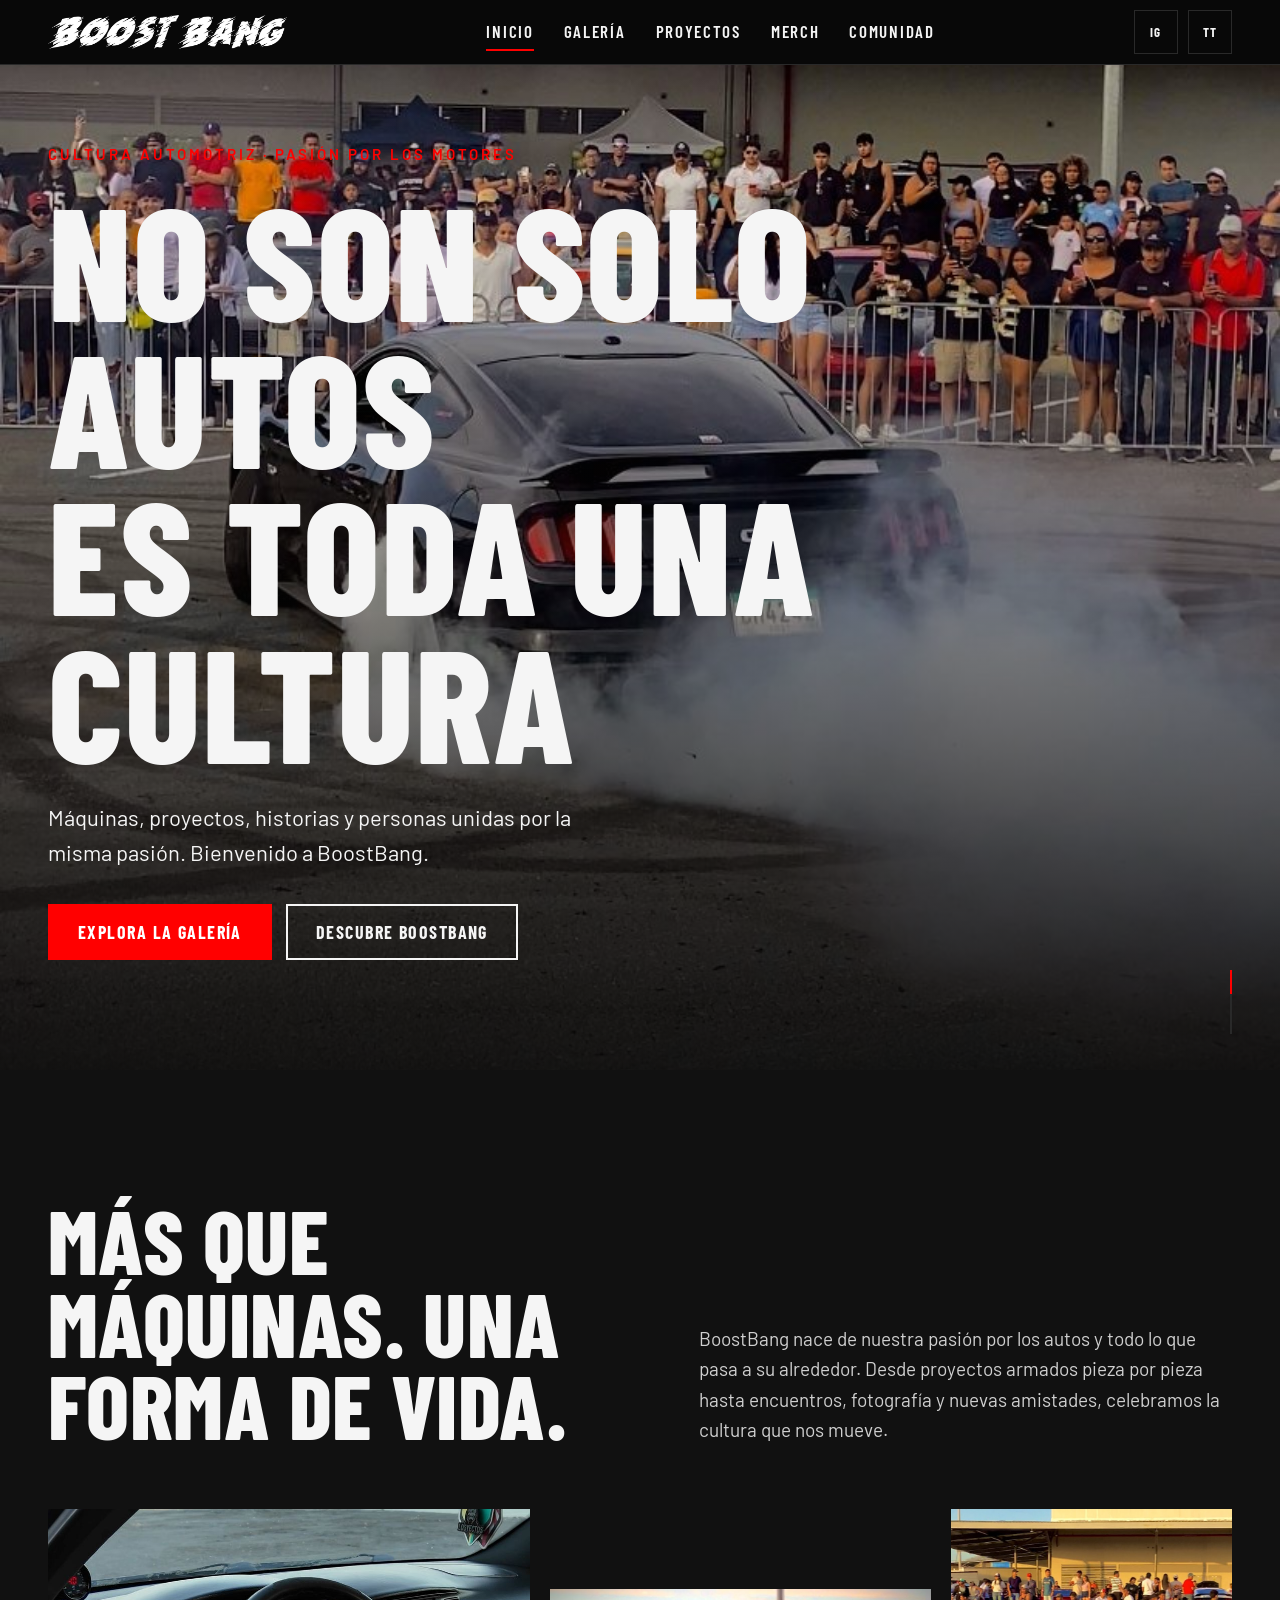
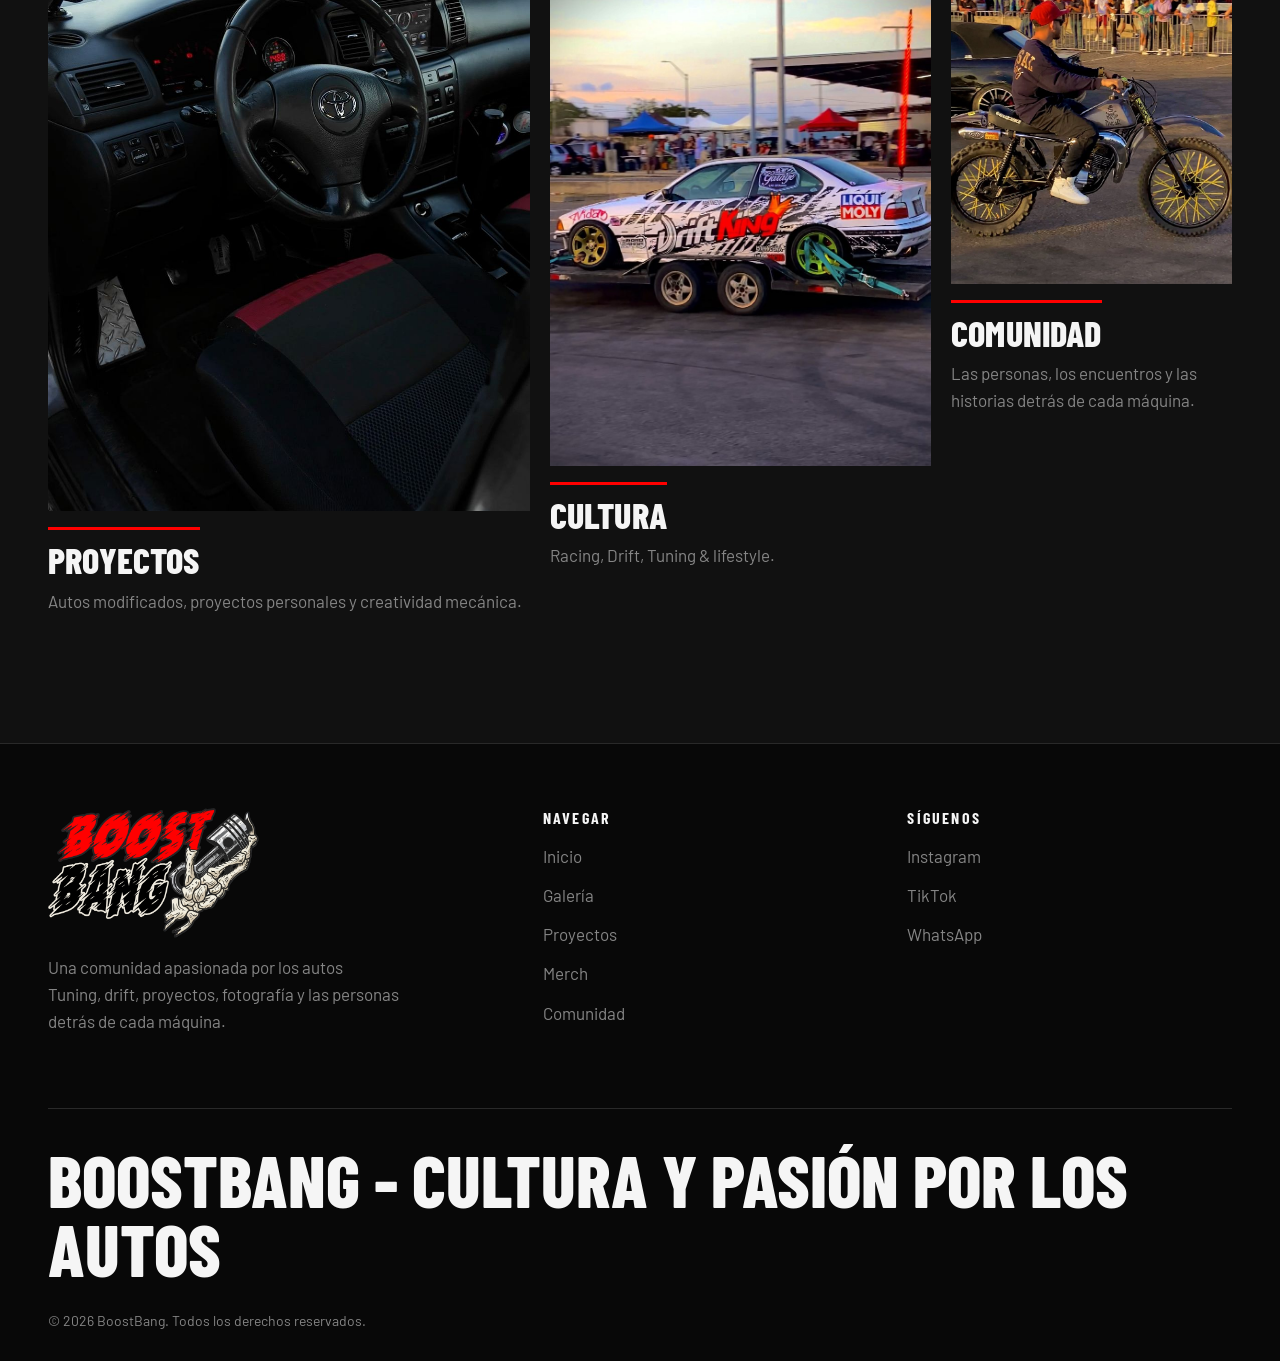
==== index.html @ 4f854d47 "Update index.html" ====
<!DOCTYPE html>
<html lang="es">
<head>
<meta charset="utf-8">
<meta name="viewport" content="width=device-width, initial-scale=1, viewport-fit=cover">
<title>BoostBang | Cultura Automotriz y Comunidad</title>
<meta name="description" content="Descubre BoostBang: cultura automotriz, drift, tuning, autos modificados, fotografía, proyectos y merch oficial.">
<meta property="og:title" content="BoostBang | Cultura Automotriz y Comunidad">
<meta property="og:description" content="Descubre BoostBang: cultura automotriz, drift, tuning, autos modificados, fotografía, proyectos y merch oficial.">
<meta property="og:type" content="website">
<meta property="og:image" content="">
<link rel="preconnect" href="https://fonts.googleapis.com">
<link rel="preconnect" href="https://fonts.gstatic.com" crossorigin>
<link href="https://fonts.googleapis.com/css2?family=Barlow+Condensed:wght@600;700;800&family=Barlow:wght@400;500;600&display=swap" rel="stylesheet">
<style>
:root{--bg:#111;--deep:#080808;--y:#FF0000;--tx:#F5F5F5;--mu:#858585;--bd:#292929;
--hd:'Barlow Condensed','Arial Narrow',Impact,sans-serif;--bo:'Barlow','Helvetica Neue',Arial,sans-serif;
box-sizing:border-box;padding-top:env(safe-area-inset-top,0px);padding-bottom:env(safe-area-inset-bottom,0px)}
html{scroll-behavior:smooth;scroll-padding-top:calc(64px + env(safe-area-inset-top,0px));height:auto}
*,*::before,*::after{box-sizing:border-box}
body{margin:0;background:var(--bg);color:var(--tx);font:400 17px/1.6 var(--bo);overflow-x:hidden}
img,video{max-width:100%;display:block}
a{color:inherit}
:focus-visible{outline:3px solid var(--y);outline-offset:3px}
.wrap{max-width:1280px;margin:0 auto;padding:0 clamp(18px,4vw,48px)}
h1,h2,h3{font-family:var(--hd);font-weight:800;text-transform:uppercase;line-height:.92;margin:0;letter-spacing:.005em}
h2{font-size:clamp(44px,7vw,92px)}
h3{font-size:clamp(26px,3vw,36px);line-height:1}
section{padding:clamp(72px,10vw,140px) 0}
.sub{color:var(--mu);max-width:56ch;margin:20px 0 0}
.btn{display:inline-block;font:700 18px/1 var(--hd);letter-spacing:.08em;text-transform:uppercase;text-decoration:none;padding:17px 28px;border:2px solid var(--y);background:var(--y);color:#fff;cursor:pointer;min-height:48px;transition:background .2s,color .2s}
.btn:hover{background:transparent;color:var(--y)}
.btn.ghost{background:transparent;color:var(--tx);border-color:var(--tx)}
.btn.ghost:hover{border-color:var(--y);color:var(--y)}
.btn[aria-disabled=true]{background:transparent;border:2px dashed var(--mu);color:var(--mu);cursor:not-allowed}
/* placeholders */
.ph{position:relative;width:100%;height:100%;min-height:140px;background:repeating-linear-gradient(135deg,#161616 0 14px,#131313 14px 28px);border:1px solid var(--bd);display:flex;align-items:flex-end;padding:14px;color:var(--mu);font:600 13px/1.3 var(--bo);letter-spacing:.08em;text-transform:uppercase}
.ph::before{content:"";position:absolute;top:14px;right:14px;width:22px;height:22px;border-top:2px solid var(--y);border-right:2px solid var(--y)}
.pic{position:relative;overflow:hidden;background:var(--deep)}
.pic img{width:100%;height:100%;object-fit:cover}
/* header */
header{position:sticky;top:0;z-index:50;background:var(--deep);border-bottom:1px solid var(--bd);padding-top:env(safe-area-inset-top,0px)}
.bar{display:flex;align-items:center;justify-content:space-between;height:64px;gap:20px}
.logo{display:flex;align-items:center;text-decoration:none}
.logo img{height:34px;width:auto}
footer .logo img{height:130px}
.logo .wm{font:800 28px/1 var(--hd);letter-spacing:.04em;text-transform:uppercase}
.logo .wm b{color:var(--y)}
nav ul{display:flex;gap:30px;list-style:none;margin:0;padding:0}
nav a{font:600 17px var(--hd);letter-spacing:.1em;text-transform:uppercase;text-decoration:none;padding:8px 0;border-bottom:2px solid transparent}
nav a:hover,nav a.on{border-color:var(--y)}
.soc{display:flex;gap:10px}
.soc a{width:44px;height:44px;display:grid;place-items:center;border:1px solid var(--bd);text-decoration:none;font:700 13px var(--hd);letter-spacing:.08em}
.soc a:hover{border-color:var(--y);color:var(--y)}
.burger{display:none;width:44px;height:44px;background:none;border:1px solid var(--bd);color:var(--tx);cursor:pointer}
.burger span{display:block;width:20px;height:2px;background:currentColor;margin:5px auto;transition:transform .2s,opacity .2s}
@media(max-width:860px){
 .burger{display:block}
 header .soc{display:none}
 nav{position:absolute;left:0;right:0;top:100%;background:var(--deep);border-bottom:1px solid var(--bd);display:none;padding:12px clamp(18px,4vw,48px) 20px}
 nav.open{display:block}
 nav ul{flex-direction:column;gap:0}
 nav a{display:block;font-size:26px;padding:14px 0;border-bottom:1px solid var(--bd)}
 nav .soc{display:flex;margin-top:16px}
}
@media(min-width:861px){nav .soc{display:none}}
/* hero */
.hero{position:relative;min-height:calc(100svh - 64px);display:flex;align-items:flex-end;padding:0;background:var(--deep);overflow:hidden}
.hero .bgp{position:absolute;inset:0}
.hero .bgp img{width:100%;height:100%;object-fit:cover}
.hero .bgp .ph{min-height:100%;border:0}
.hero .shade{position:absolute;inset:0;background:linear-gradient(0deg,rgba(8,8,8,.88) 0,rgba(8,8,8,.25) 55%,rgba(8,8,8,0) 100%)}
.hero .wrap{position:relative;padding-bottom:clamp(56px,9vw,110px);padding-top:80px;width:100%}
.eyebrow{font:600 15px var(--bo);letter-spacing:.2em;text-transform:uppercase;color:var(--y);margin:0 0 22px}
.hero h1{font-size:clamp(60px,12.5vw,190px)}
.hero p.lead{font-size:clamp(18px,2vw,22px);max-width:46ch;margin:26px 0 34px}
.ctas{display:flex;gap:14px;flex-wrap:wrap}
.scroll{position:absolute;right:clamp(18px,4vw,48px);bottom:36px;width:2px;height:64px;background:var(--bd);overflow:hidden}
.scroll::after{content:"";display:block;width:100%;height:24px;background:var(--y);animation:sc 1.8s ease-in-out infinite}
@keyframes sc{0%{transform:translateY(-24px)}100%{transform:translateY(64px)}}
/* intro */
#home-intro{background:var(--bg)}
.intro-top{display:grid;grid-template-columns:1.1fr 1fr;gap:clamp(24px,5vw,80px);align-items:end}
.intro-top p{margin:0;color:#cfcfcf;font-size:19px;max-width:52ch}
.themes{display:grid;grid-template-columns:repeat(12,1fr);gap:20px;margin-top:64px}
.theme{display:flex;flex-direction:column;gap:16px}
.theme .pic{aspect-ratio:4/5}
.theme p{margin:6px 0 0;color:var(--mu)}
.theme:nth-child(1){grid-column:span 5}
.theme:nth-child(2){grid-column:span 4;margin-top:80px}
.theme:nth-child(3){grid-column:span 3}
.theme:nth-child(3) .pic{aspect-ratio:3/4}
.theme h3{border-top:3px solid var(--y);padding-top:12px;display:inline-block}
@media(max-width:860px){.intro-top{grid-template-columns:1fr}.themes{display:flex;flex-direction:column;gap:44px}.theme:nth-child(2){margin-top:0}}
/* gallery */
#gallery{background:var(--deep);border-top:1px solid var(--bd)}
.filters{display:flex;gap:8px;flex-wrap:wrap;margin:40px 0 28px}
.filters button{font:700 17px var(--hd);letter-spacing:.1em;text-transform:uppercase;background:none;color:var(--tx);border:1px solid var(--bd);padding:11px 18px;cursor:pointer;min-height:44px}
.filters button:hover{border-color:var(--y)}
.filters button[aria-pressed=true]{background:var(--y);border-color:var(--y);color:#fff}
.grid{display:grid;grid-template-columns:repeat(4,1fr);grid-auto-rows:260px;grid-auto-flow:dense;gap:10px}
.cell{position:relative;padding:0;border:0;background:none;cursor:pointer;text-align:left;color:inherit;overflow:hidden}
.cell.land{grid-column:span 2}
.cell.port{grid-row:span 2}
.cell.sq{}
.cell.land.big{grid-row:span 2}
.cell .pic,.cell .ph{height:100%}
.cell img{transition:transform .5s}
.cell:hover img{transform:scale(1.04)}
.cap{position:absolute;left:0;right:0;bottom:0;padding:34px 14px 12px;background:linear-gradient(0deg,rgba(8,8,8,.85),transparent);font:700 19px var(--hd);letter-spacing:.06em;text-transform:uppercase;pointer-events:none}
.cap small{display:block;font:500 12px var(--bo);color:var(--y);letter-spacing:.14em}
.play{position:absolute;top:50%;left:50%;width:62px;height:62px;margin:-31px 0 0 -31px;background:var(--y);border-radius:50%;display:grid;place-items:center;pointer-events:none}
.play::after{content:"";border-left:18px solid #fff;border-top:11px solid transparent;border-bottom:11px solid transparent;margin-left:5px}
@media(max-width:860px){.grid{grid-template-columns:repeat(2,1fr);grid-auto-rows:170px}.cell.land{grid-column:span 2}}
.empty{color:var(--mu);padding:40px 0}
/* lightbox */
#lb{position:fixed;inset:0;z-index:100;background:rgba(8,8,8,.96);display:none;flex-direction:column;padding:env(safe-area-inset-top,0px) 0 env(safe-area-inset-bottom,0px)}
#lb.open{display:flex}
.lb-main{flex:1;display:flex;align-items:center;justify-content:center;min-height:0;padding:56px 64px 8px;position:relative}
.lb-main img,.lb-main video{max-height:100%;max-width:100%;object-fit:contain}
.lb-main .ph{max-width:900px;height:60vh}
.lb-info{padding:12px 24px 22px;text-align:center}
.lb-info b{font:800 28px var(--hd);text-transform:uppercase;letter-spacing:.04em}
.lb-info span{display:block;color:var(--mu);font-size:14px}
.lb-btn{position:absolute;background:var(--deep);border:1px solid var(--bd);color:var(--tx);width:48px;height:48px;font-size:24px;cursor:pointer;z-index:2}
.lb-btn:hover{border-color:var(--y);color:var(--y)}
#lbx{top:10px;right:10px}#lbp{left:8px;top:50%}#lbn{right:8px;top:50%}
.vmsg{position:absolute;color:var(--mu);font-size:15px}
@media(max-width:600px){.lb-main{padding:56px 8px 8px}#lbp,#lbn{top:auto;bottom:90px}}
/* builds */
#builds{border-top:1px solid var(--bd)}
.build{display:grid;grid-template-columns:repeat(12,1fr);gap:clamp(18px,3vw,40px);margin-top:clamp(56px,8vw,110px);align-items:center}
.build .car{grid-column:1/8;min-width:0}
.build .txt{grid-column:8/13}
.build:nth-child(even) .car{grid-column:6/13;grid-row:1}
.build:nth-child(even) .txt{grid-column:1/6;grid-row:1}
.make{color:var(--y);font:700 18px var(--hd);letter-spacing:.14em;text-transform:uppercase;margin:0 0 10px}
.build p{color:#cfcfcf}
.specs{list-style:none;margin:20px 0 0;padding:0;border-top:1px solid var(--bd)}
.specs li{padding:10px 0;border-bottom:1px solid var(--bd);color:var(--mu);font-size:15px}
.thumbs{display:flex;gap:8px;margin-top:14px}
.thumbs .pic{width:84px;aspect-ratio:1}
.demo{display:inline-block;font:600 12px var(--bo);letter-spacing:.14em;text-transform:uppercase;border:1px dashed var(--mu);color:var(--mu);padding:3px 8px;margin-bottom:14px}
@media(max-width:860px){.build{display:flex;flex-direction:column;align-items:stretch}.build .txt{order:2}}
/* merch */
#merch{background:var(--deep);border-top:1px solid var(--bd)}
.prods{display:grid;grid-template-columns:repeat(auto-fill,minmax(320px,1fr));gap:20px;margin-top:40px}
.prod{display:flex;flex-direction:column;border:1px solid var(--bd);background:var(--bg)}
.prod .pic{aspect-ratio:7/4}
.prod .in{padding:18px;display:flex;flex-direction:column;gap:6px;flex:1}
.prod h3{font-size:28px}
.price{font:700 22px var(--hd);color:var(--y);letter-spacing:.04em}
.opts{color:var(--mu);font-size:14px;margin:0}
.prod .btn{margin-top:auto;text-align:center}
.shirts{margin-top:clamp(40px,6vw,80px);border-top:3px solid var(--y);padding-top:28px}
.shirts-head{max-width:720px}
.sh{font-size:clamp(48px,7vw,88px)}
.facts{list-style:none;margin:20px 0 0;padding:0;border-top:1px solid var(--bd)}
.facts li{padding:12px 0;border-bottom:1px solid var(--bd);color:var(--mu)}
.facts b{color:var(--tx);font:700 24px var(--hd);letter-spacing:.04em;margin-right:10px;text-transform:uppercase}
.facts li:first-child b{color:var(--y)}
.pr{display:flex;align-items:baseline;gap:12px;flex-wrap:wrap}
.pr .price{font-size:34px}
.gift{color:var(--mu);font-size:14px}
.sizes{border:0;padding:0;margin:14px 0 6px;min-width:0}
.sizes legend{font:600 14px var(--bo);color:var(--mu);margin-bottom:8px;padding:0}
.szrow{display:flex;gap:14px;align-items:stretch;flex-wrap:wrap}
.szs{display:grid;grid-template-columns:repeat(3,52px);gap:6px}
.szs label{position:relative;display:block}
.szs input{position:absolute;opacity:0;inset:0;width:100%;height:100%;margin:0;cursor:pointer}
.szs span{display:grid;place-items:center;height:44px;border:1px solid var(--bd);font:700 18px var(--hd);letter-spacing:.06em;transition:background .2s,border-color .2s}
.szs input:hover+span{border-color:var(--y)}
.szs input:checked+span{background:var(--y);border-color:var(--y);color:#fff}
.szs input:focus-visible+span{outline:3px solid var(--tx);outline-offset:2px}
.tlabel{flex:1;min-width:140px;background:#0a0a0a;border:1px solid var(--bd);padding:10px;display:flex;flex-direction:column;align-items:center;justify-content:center;gap:7px}
.tlabel img{height:22px;width:auto}
.tbox{display:flex;align-items:stretch;background:#e6e6e6;color:#000;width:100%}
.tbox b{font:800 34px/1 var(--hd);flex:0 0 auto;min-width:46%;padding:5px 8px;white-space:nowrap;text-align:center;border-right:2px solid #000}
.tbox span{font:700 11px/1.25 var(--bo);letter-spacing:.08em;text-transform:uppercase;flex:1;display:grid;place-items:center;text-align:center;padding:0 4px}
.tlabel small{font:500 11px var(--bo);color:#bdbdbd;letter-spacing:.14em}
.sh2{font-size:clamp(40px,5vw,64px);margin:clamp(48px,7vw,88px) 0 0}
.prod.wide{grid-column:1/-1;flex-direction:row}
.prod.wide .pic{flex:0 0 min(42%,440px);aspect-ratio:4/5}
.prod.wide .in{flex:1;padding:clamp(20px,3vw,40px);justify-content:center}
@media(max-width:700px){.prod.wide{flex-direction:column}.prod.wide .pic{flex:none;width:100%}}
.cg{position:relative;padding:0;border:0;background:none;cursor:pointer;aspect-ratio:4/5;overflow:hidden;display:block}
.cg .pic{height:100%}
.cg img{transition:transform .5s}.cg:hover img{transform:scale(1.04)}
.facts{max-width:720px}
.colors{border:0;padding:0;margin:14px 0 0;min-width:0}
.colors legend{font:600 14px var(--bo);color:var(--mu);margin-bottom:4px;padding:0}
.colors legend b{color:var(--tx);font-weight:600}
.cols{display:flex;gap:4px;align-items:center}
.cols label{position:relative;display:block;padding:5px}
.cols input{position:absolute;opacity:0;inset:0;width:100%;height:100%;margin:0;cursor:pointer;z-index:1}
.cols i{display:block;width:26px;height:26px;border-radius:50%;border:2px solid #6a6a6a;transition:box-shadow .15s,transform .15s}
.cols input:hover+i{transform:scale(1.12)}
.cols input:checked+i{box-shadow:0 0 0 2px var(--bg),0 0 0 4px var(--y)}
.cols input:focus-visible+i{outline:3px solid var(--tx);outline-offset:4px}
.cols label::after{content:attr(data-name);position:absolute;bottom:calc(100% + 2px);left:50%;transform:translateX(-50%);background:var(--tx);color:#000;font:600 12px var(--bo);padding:3px 8px;white-space:nowrap;opacity:0;pointer-events:none;transition:opacity .15s;z-index:2}
.cols label:hover::after,.cols label:has(input:focus-visible)::after{opacity:1}
.custom{display:flex;gap:clamp(20px,4vw,48px);border:1px solid var(--bd);background:var(--bg);margin-top:28px;align-items:center}
.custom .pic{flex:0 0 min(34%,320px);aspect-ratio:9/16}
.custom .in{flex:1;padding:clamp(20px,3vw,40px) clamp(20px,3vw,40px) clamp(20px,3vw,40px) 0;display:flex;flex-direction:column;gap:14px}
.custom h3{font-size:clamp(44px,6vw,80px)}
.lead2{font:700 22px var(--hd);letter-spacing:.08em;text-transform:uppercase;color:var(--y);margin:0}
.steps{margin:0;padding-left:1.3em;color:#cfcfcf;display:grid;gap:6px}
.steps li::marker{color:var(--y);font-weight:700}
.alt2{margin:0;color:var(--mu)}
@media(max-width:700px){.custom{flex-direction:column;align-items:stretch}.custom .pic{flex:none;width:min(100%,300px);margin:20px auto 0}.custom .in{padding:0 20px 24px}}
.kc{display:grid;grid-template-columns:1.4fr 1fr;gap:clamp(20px,4vw,56px);align-items:center;margin-top:28px}
.kc .in{display:flex;flex-direction:column;gap:14px;align-items:flex-start}
.kc .in .price{font-size:48px}
.kc p{margin:0;color:#cfcfcf}
.c32 .ctrack{aspect-ratio:3/2}
.c32 .cthumbs button{aspect-ratio:3/2}
@media(max-width:860px){.kc{grid-template-columns:1fr}}
.crowwrap{position:relative;margin-top:clamp(40px,6vw,80px)}
.crow{display:flex;gap:10px;overflow-x:auto;scroll-snap-type:x mandatory;scrollbar-width:none;scroll-behavior:smooth}
.crow::-webkit-scrollbar{display:none}
.cg{flex:0 0 calc((100% - 20px)/3);scroll-snap-align:start}
@media(max-width:860px){.cg{flex-basis:44%}}
@media(max-width:560px){.cg{flex-basis:78%}}
@media(prefers-reduced-motion:reduce){.crow{scroll-behavior:auto}}
.hint{margin:6px 0 0;font-size:13px;color:var(--y);min-height:1.2em}
@media(max-width:860px){.shirts-head{grid-template-columns:1fr}}
.cview{position:relative;background:var(--deep)}
.ctrack{display:flex;overflow-x:auto;scroll-snap-type:x mandatory;scrollbar-width:none;aspect-ratio:4/3;scroll-behavior:smooth;outline-offset:3px}
.ctrack::-webkit-scrollbar{display:none}
.cslide{flex:0 0 100%;scroll-snap-align:center;margin:0;height:100%}
.cslide img,.cslide .ph{width:100%;height:100%;object-fit:cover}
.cbtn{position:absolute;top:50%;transform:translateY(-50%);width:44px;height:44px;background:rgba(8,8,8,.75);border:1px solid var(--bd);color:var(--tx);font-size:26px;line-height:1;cursor:pointer}
.cbtn:hover{border-color:var(--y);color:var(--y)}
.cbtn.prev{left:8px}.cbtn.next{right:8px}
.ccount{position:absolute;right:10px;bottom:10px;background:rgba(8,8,8,.75);padding:2px 10px;font:700 15px var(--hd);letter-spacing:.1em}
.cthumbs{display:grid;grid-auto-flow:column;grid-auto-columns:1fr;gap:8px;margin-top:8px}
.cthumbs button{padding:0;border:2px solid transparent;background:var(--deep);cursor:pointer;aspect-ratio:4/3;opacity:.55;overflow:hidden;transition:opacity .2s,border-color .2s}
.cthumbs button img{width:100%;height:100%;object-fit:cover;display:block}
.cthumbs button:hover{opacity:.9}
.cthumbs button[aria-current="true"]{border-color:var(--y);opacity:1}
.cthumbs button:focus-visible{outline:3px solid var(--tx);outline-offset:2px}
@media(prefers-reduced-motion:reduce){.ctrack{scroll-behavior:auto}}
.tab[hidden]{display:none}
.tab{animation:tabin .35s ease both}
@keyframes tabin{from{opacity:0;transform:translateY(8px)}to{opacity:1;transform:none}}
main{min-height:60vh}
.setup{margin-top:28px;border:1px dashed var(--y);padding:14px 18px;color:var(--y);font-size:15px}
/* community */
#community{border-top:1px solid var(--bd)}
.com{display:grid;grid-template-columns:1.2fr 1fr;gap:clamp(24px,6vw,90px);align-items:start}
.links{display:flex;flex-direction:column;border-top:1px solid var(--bd)}
.links a{display:flex;justify-content:space-between;align-items:center;padding:24px 4px;border-bottom:1px solid var(--bd);text-decoration:none;font:800 clamp(30px,4vw,48px) var(--hd);text-transform:uppercase;transition:padding .25s,color .2s}
.links a:hover{padding-left:16px;color:var(--y)}
.links a small{font:500 14px var(--bo);color:var(--mu);text-transform:none}
.links a[aria-disabled=true]{color:var(--mu);cursor:not-allowed}
.com .ctas{margin-top:30px}
@media(max-width:860px){.com{grid-template-columns:1fr}}
/* footer */
footer{background:var(--deep);border-top:1px solid var(--bd);padding:64px 0 28px}
.ft{display:grid;grid-template-columns:1.4fr 1fr 1fr;gap:40px}
.ft p{color:var(--mu);max-width:38ch}
.ft ul{list-style:none;margin:0;padding:0}
.ft li a{display:inline-block;padding:6px 0;text-decoration:none;color:var(--mu)}
.ft li a:hover{color:var(--y)}
.ft h4{font:700 16px var(--hd);letter-spacing:.14em;text-transform:uppercase;margin:0 0 10px}
.closing{font:800 clamp(30px,6vw,72px)/.95 var(--hd);text-transform:uppercase;margin:56px 0 28px;border-top:1px solid var(--bd);padding-top:36px}
.copy{color:var(--mu);font-size:14px}
@media(max-width:700px){.ft{grid-template-columns:1fr}}
@media(prefers-reduced-motion:reduce){html{scroll-behavior:auto}*,*::before,*::after{animation:none!important;transition:none!important}}
</style>
<link rel="icon" type="image/png" href="[data-uri]">
<link rel="apple-touch-icon" href="[data-uri]">
</head>
<body>
<a href="#main" style="position:absolute;left:-999px" onfocus="this.style.left='8px'" onblur="this.style.left='-999px'">Saltar al contenido</a>
<header>
 <div class="wrap bar">
  <a class="logo" href="#home" id="logo-h" aria-label="BoostBang, inicio"></a>
  <nav id="nav" aria-label="Principal"><ul id="navl"></ul><div class="soc" data-soc></div></nav>
  <div class="soc" data-soc></div>
  <button class="burger" id="burger" aria-label="Abrir menú" aria-expanded="false" aria-controls="nav"><span></span><span></span><span></span></button>
 </div>
</header>

<main id="main">
<div class="tab" data-tab="home">
<section class="hero" id="home" style="padding:0">
 <div class="bgp" id="hero-bg"></div><div class="shade"></div>
 <div class="wrap">
  <p class="eyebrow">Cultura automotriz · Pasión por los motores</p>
  <h1>No son solo autos<br>es toda una cultura</h1>
  <p class="lead">Máquinas, proyectos, historias y personas unidas por la misma pasión. Bienvenido a BoostBang.</p>
  <div class="ctas"><a class="btn" href="#gallery">Explora la galería</a><a class="btn ghost" href="#intro">Descubre BoostBang</a></div>
 </div>
 <div class="scroll" aria-hidden="true"></div>
</section>

<section id="intro"><div class="wrap">
 <div class="intro-top"><h2>Más que máquinas. Una forma de vida.</h2>
 <p>BoostBang nace de nuestra pasión por los autos y todo lo que pasa a su alrededor. Desde proyectos armados pieza por pieza hasta encuentros, fotografía y nuevas amistades, celebramos la cultura que nos mueve.</p></div>
 <div class="themes" id="themes"></div>
</div></section>
</div>

<section id="gallery" class="tab" data-tab="gallery" hidden><div class="wrap">
 <h2>Car Shots.</h2>
 <p class="sub">Cada auto tiene una historia. Cada proyecto tiene identidad.</p>
 <div class="filters" id="filters" role="group" aria-label="Filtrar galería"></div>
 <div class="grid" id="grid"></div>
</div></section>

<section id="builds" class="tab" data-tab="builds" hidden><div class="wrap">
 <h2>Pasión por los motores.</h2>
 <div id="build-list"></div>
</div></section>

<section id="merch" class="tab" data-tab="merch" hidden><div class="wrap">
 <h2>Representa la cultura.</h2>
 <p class="sub">Lleva BoostBang contigo. Merch inspirado en los autos, la cultura urbana y todo lo que nos mueve.</p>
 <div class="shirts" id="camisetas">
  <div class="shirts-head">
   <h3 class="sh">Camisetas</h3>
  </div>
  <div id="custom"></div>
  <ul class="facts" id="facts"></ul>
  <div class="prods" id="prods"></div>
  <div class="ly"><h3 class="sh sh2">Los Yectos</h3><div class="prods" id="prods-ly"></div></div>
  <div class="ly" id="kc"></div>
 </div>
 <div class="setup" id="wa-setup" hidden>Falta configurar: agrega el número de WhatsApp en CONFIG.whatsapp (código de país, solo dígitos) para activar los pedidos.</div>
</div></section>

<section id="community" class="tab" data-tab="community" hidden><div class="wrap com">
 <div><h2>La cultura la construimos entre todos.</h2>
 <p class="sub">Cada proyecto tiene una historia. Queremos escuchar la tuya. Síguenos, comparte tu proyecto y sé parte de la comunidad BoostBang.</p>
 <div class="ctas"><a class="btn" id="share-cta" href="#community">Comparte tu proyecto</a></div></div>
 <div class="links" id="clinks"></div>
</div>
<div class="wrap"><div class="crowwrap"><button type="button" class="cbtn prev" id="cprev" aria-label="Fotos anteriores" hidden>‹</button><div class="crow" id="crow"></div><button type="button" class="cbtn next" id="cnext" aria-label="Fotos siguientes">›</button></div></div></section>
</main>

<footer><div class="wrap">
 <div class="ft">
  <div><a class="logo" href="#home" id="logo-f" aria-label="BoostBang, inicio"></a><p style="margin-top:16px">Una comunidad apasionada por los autos<br>Tuning, drift, proyectos, fotografía y las personas detrás de cada máquina.</p></div>
  <div><h4>Navegar</h4><ul id="fnav"></ul></div>
  <div><h4>Síguenos</h4><ul id="fsoc"></ul></div>
 </div>
 <div class="closing">BoostBang - Cultura y pasión por los autos</div>
 <div class="copy">© <span id="yr"></span> BoostBang. Todos los derechos reservados.</div>
</div></footer>

<div id="lb" role="dialog" aria-modal="true" aria-label="Visor de galería" aria-hidden="true">
 <button class="lb-btn" id="lbx" aria-label="Cerrar">✕</button>
 <button class="lb-btn" id="lbp" aria-label="Anterior">‹</button>
 <button class="lb-btn" id="lbn" aria-label="Siguiente">›</button>
 <div class="lb-main" id="lbm"></div>
 <div class="lb-info"><b id="lbt"></b><span id="lbc"></span></div>
</div>

<script>
/* ============ EDIT HERE: all site content lives in CONFIG ============ */
const IMG = {
  custom: "[data-uri]",
  kc_ill: "[data-uri]",
  kc_real: "[data-uri]",
  m_skull: "[data-uri]",
  m_hako: "[data-uri]",
  lau_a: "[data-uri]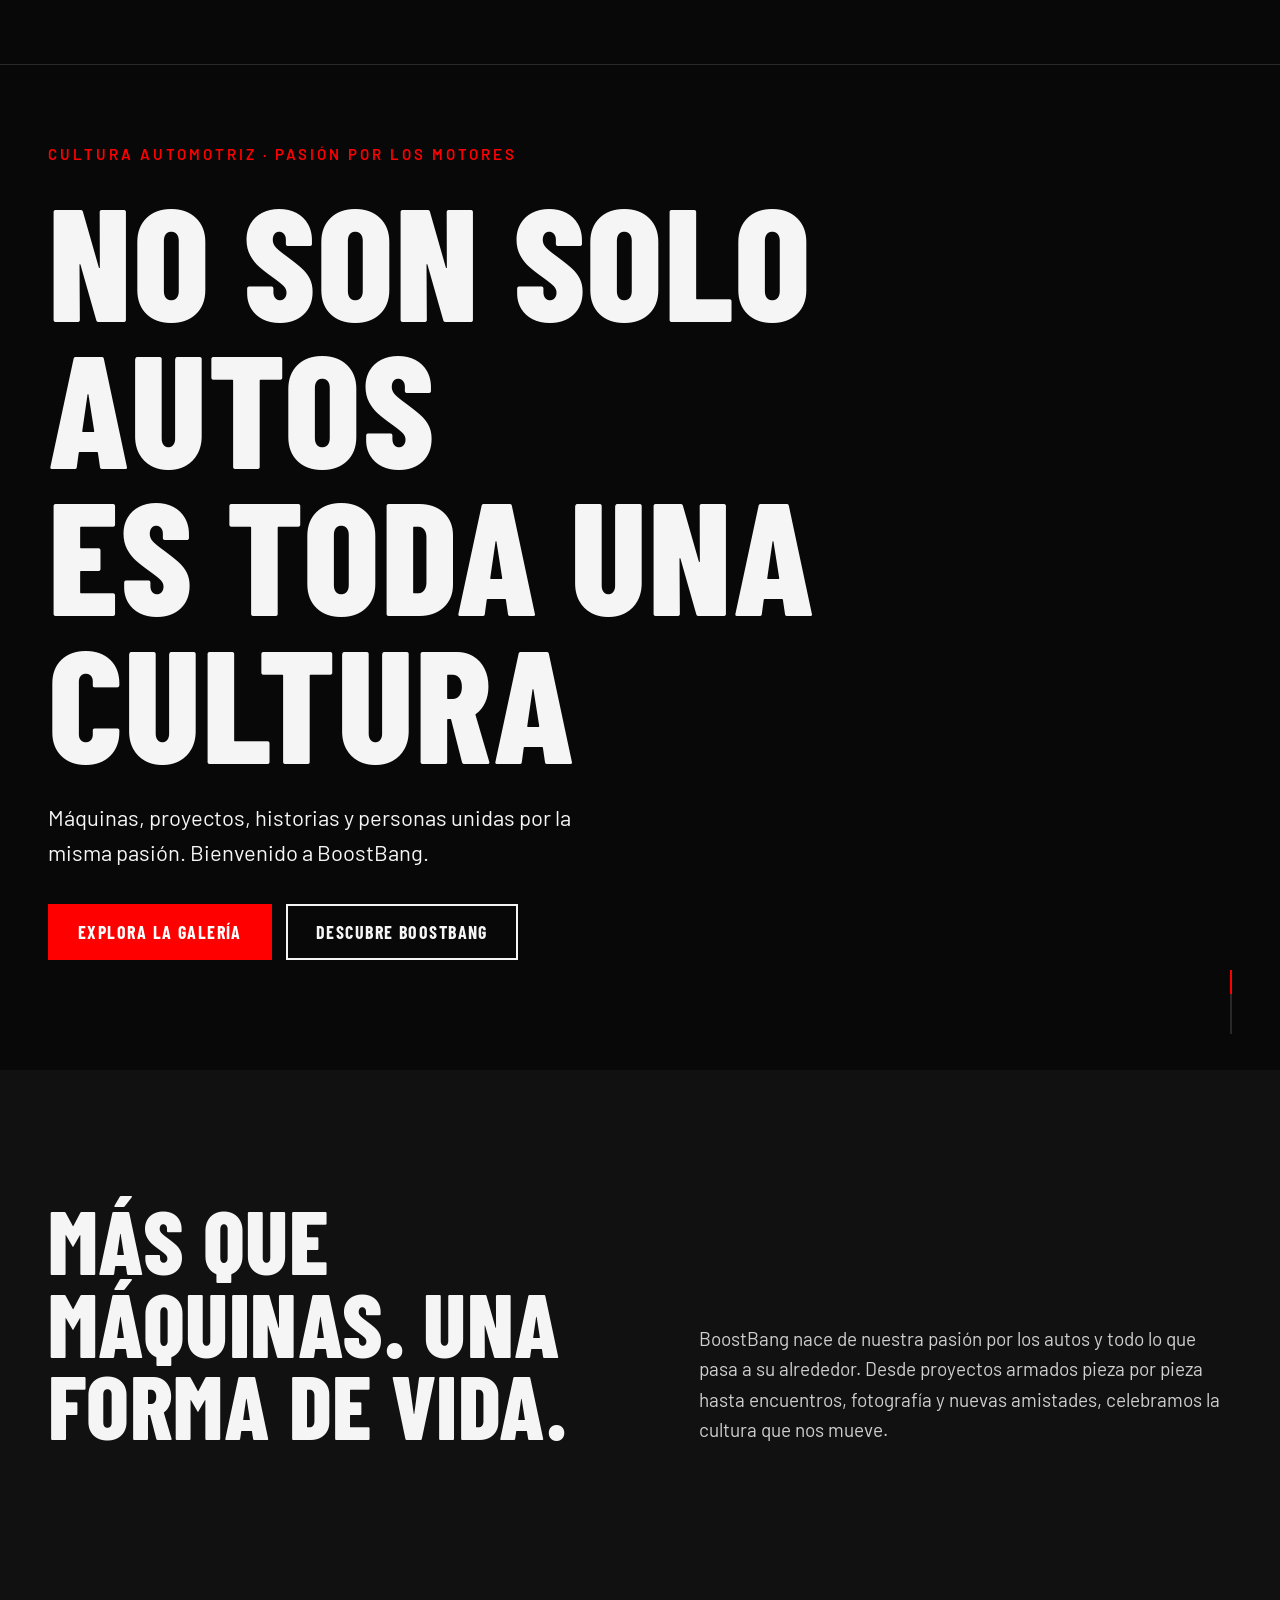
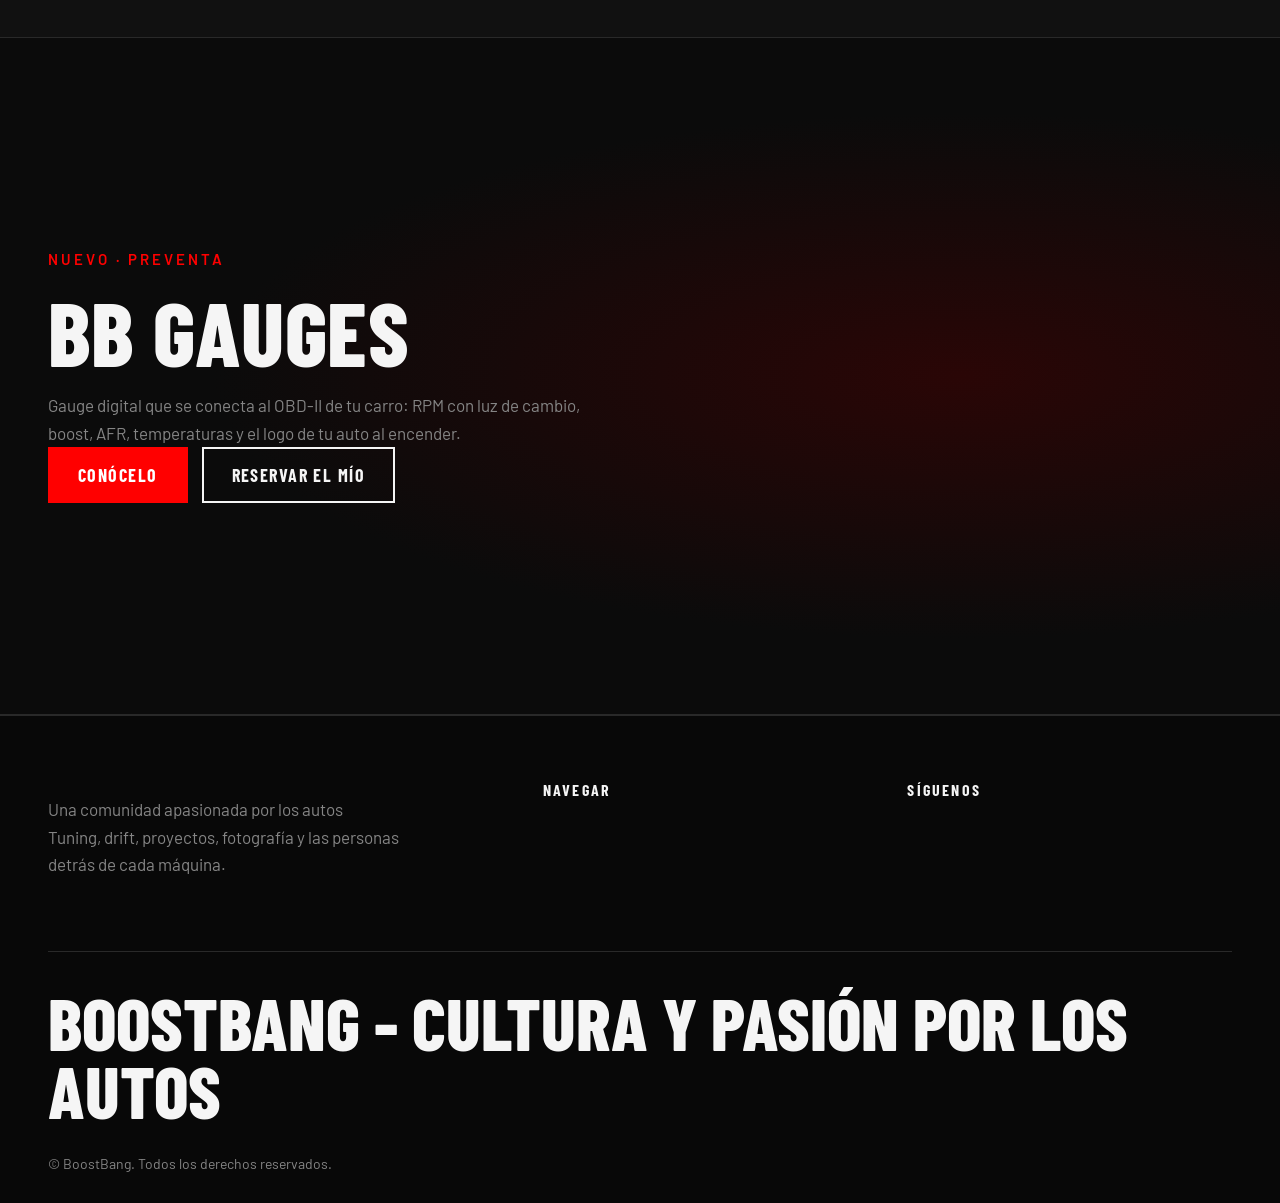
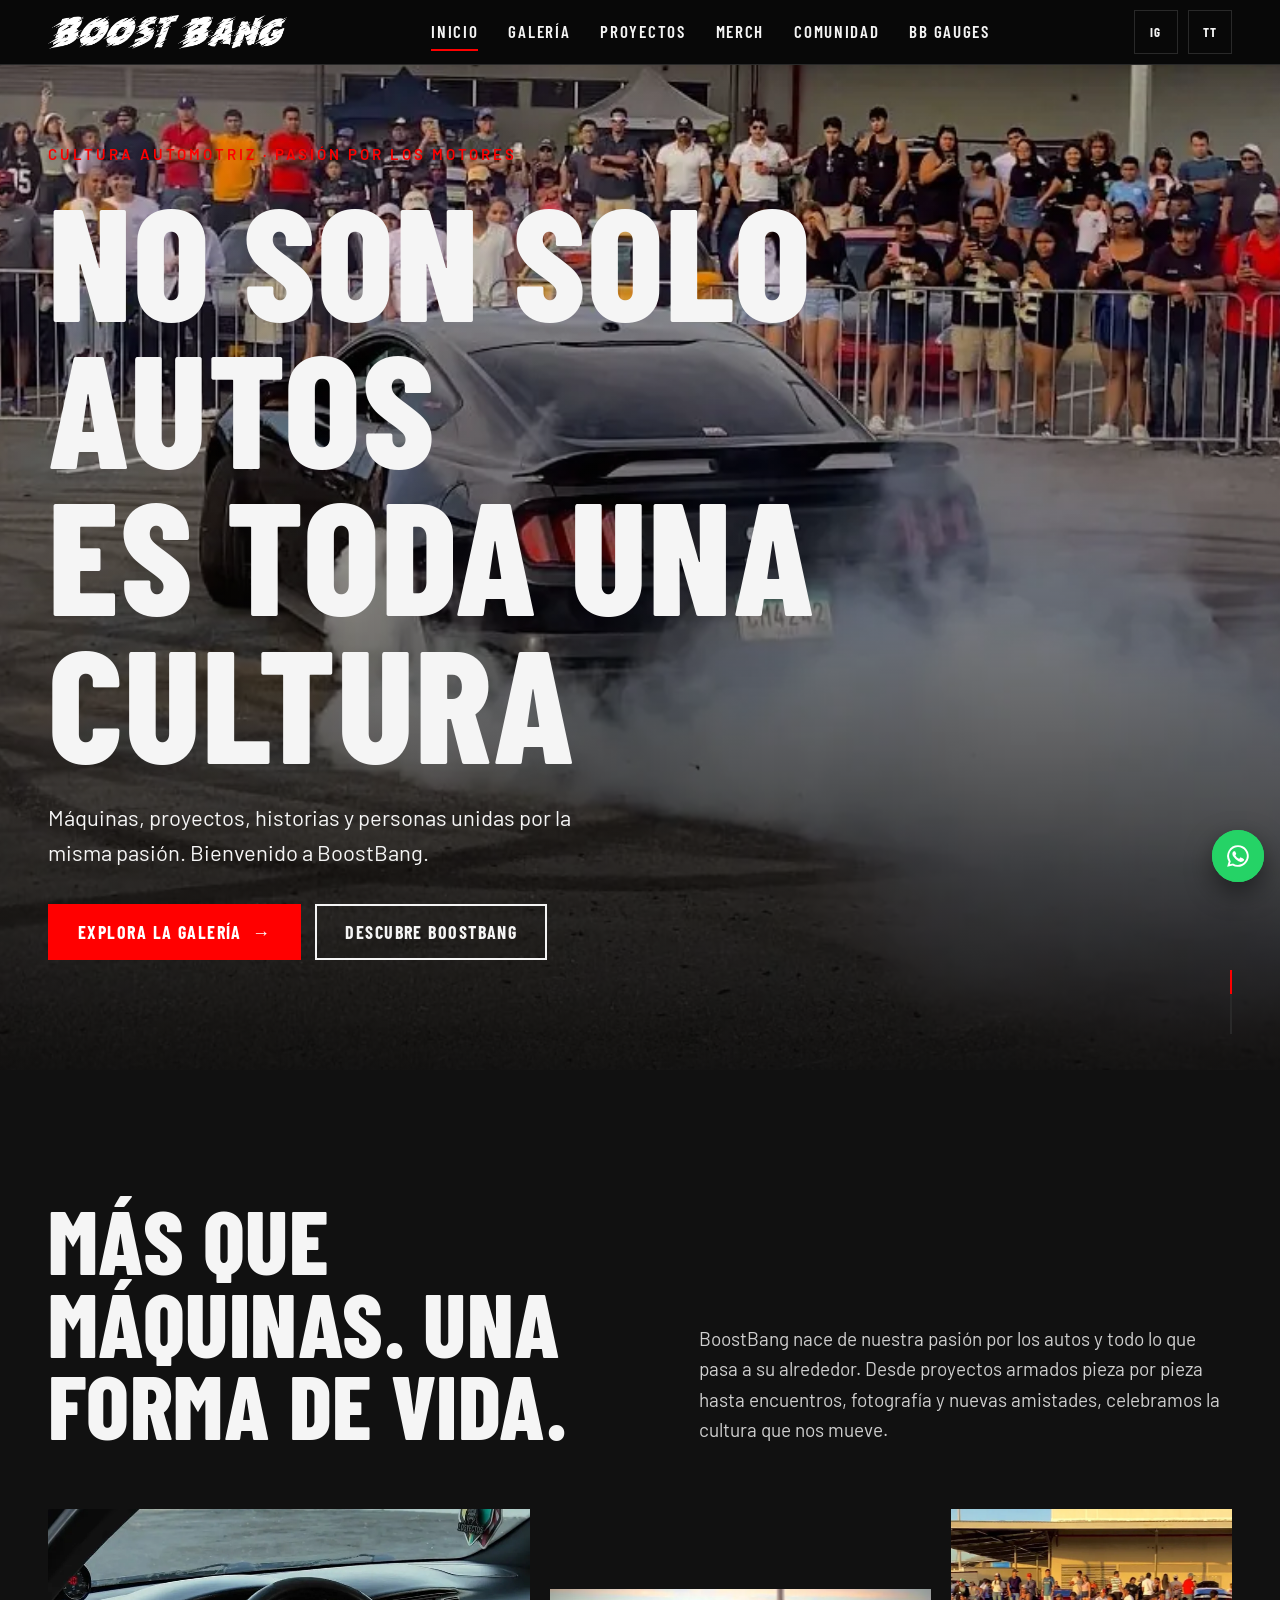
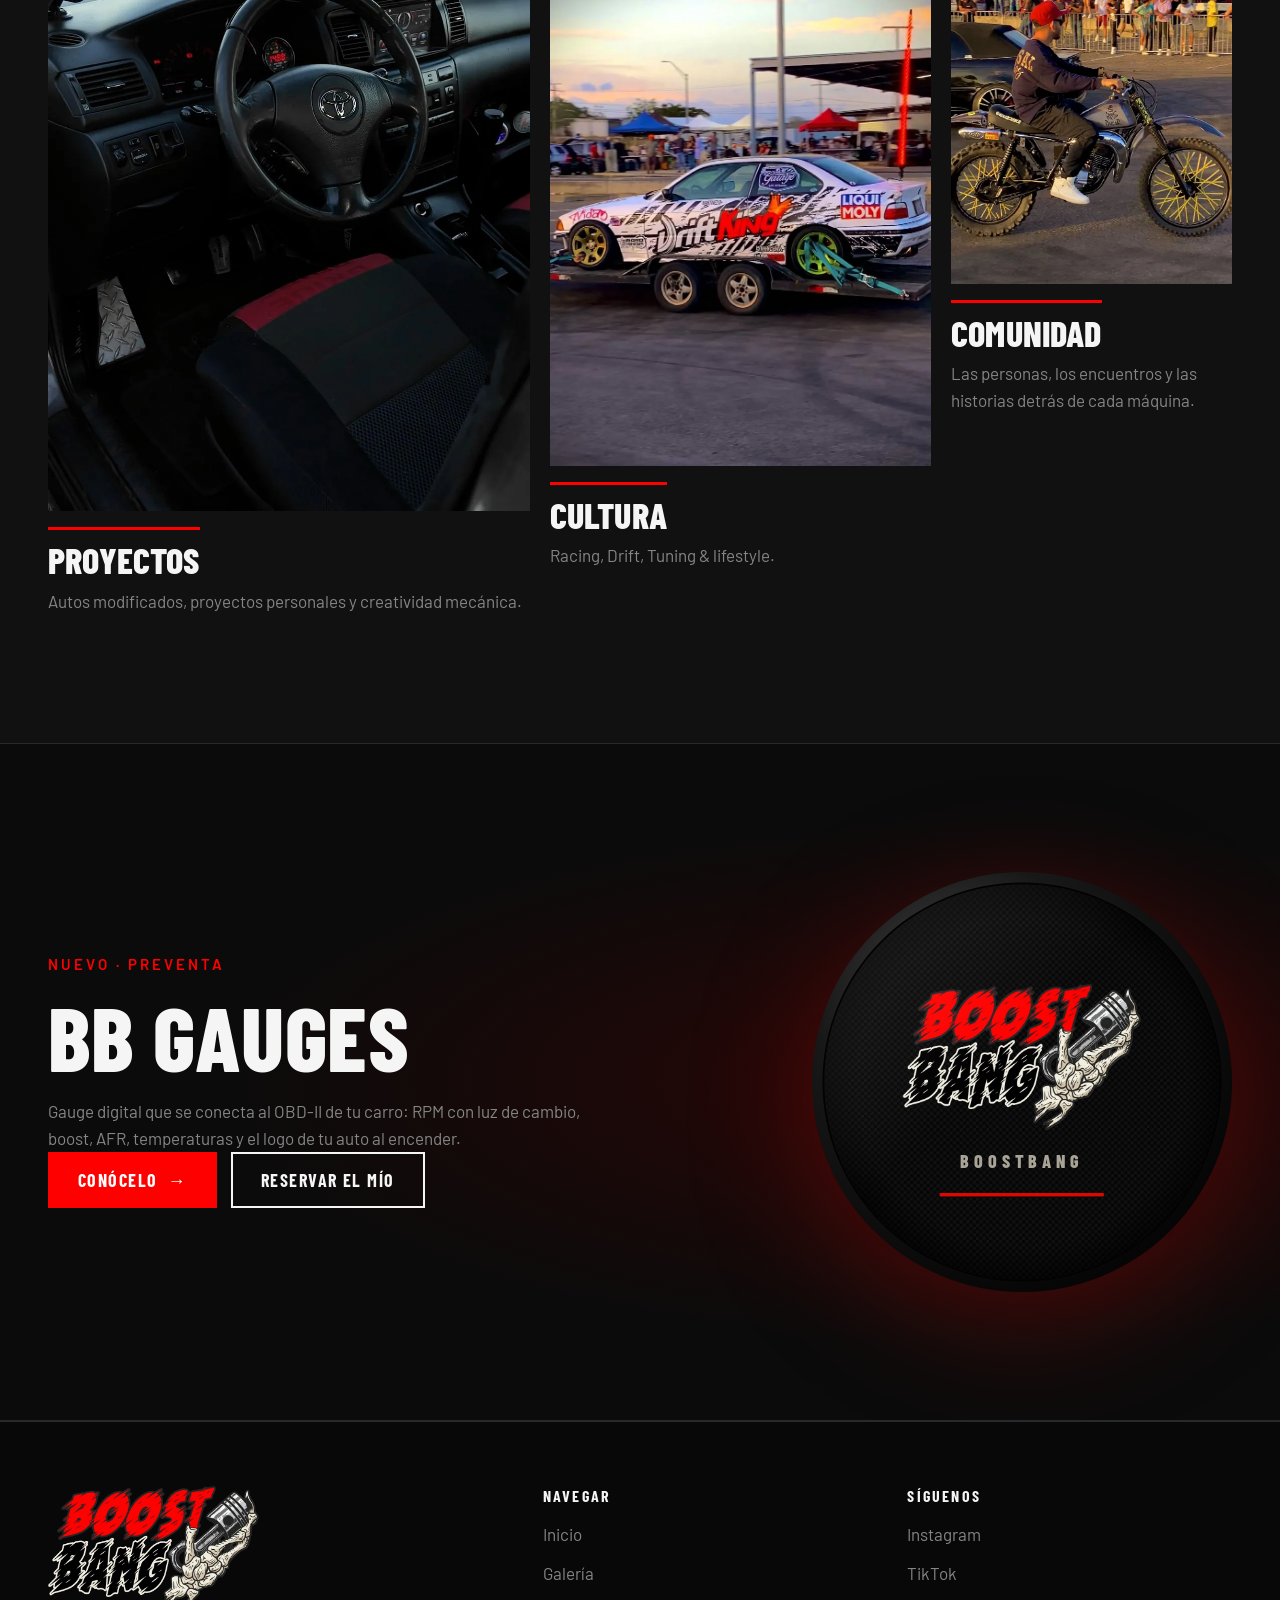
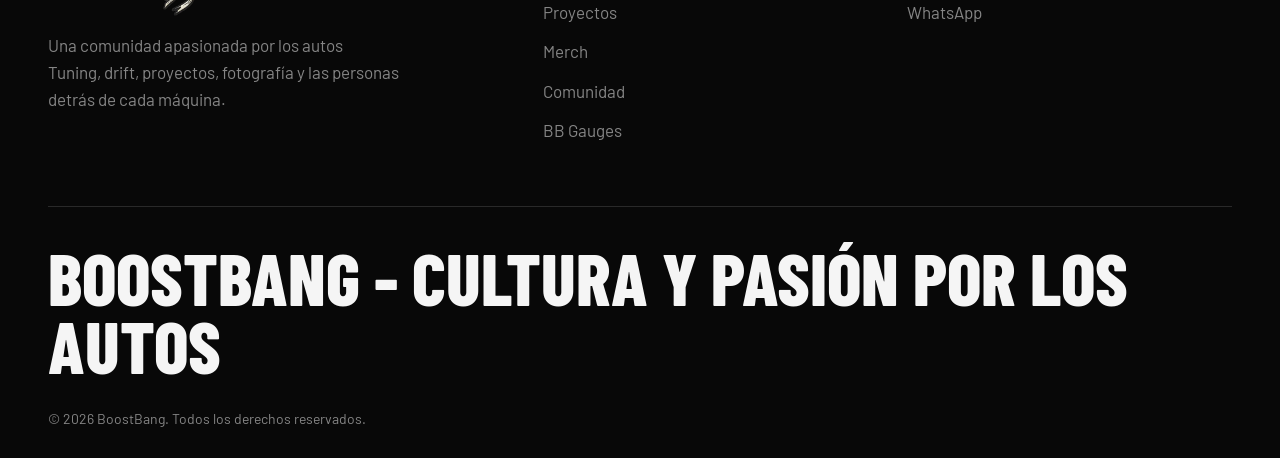
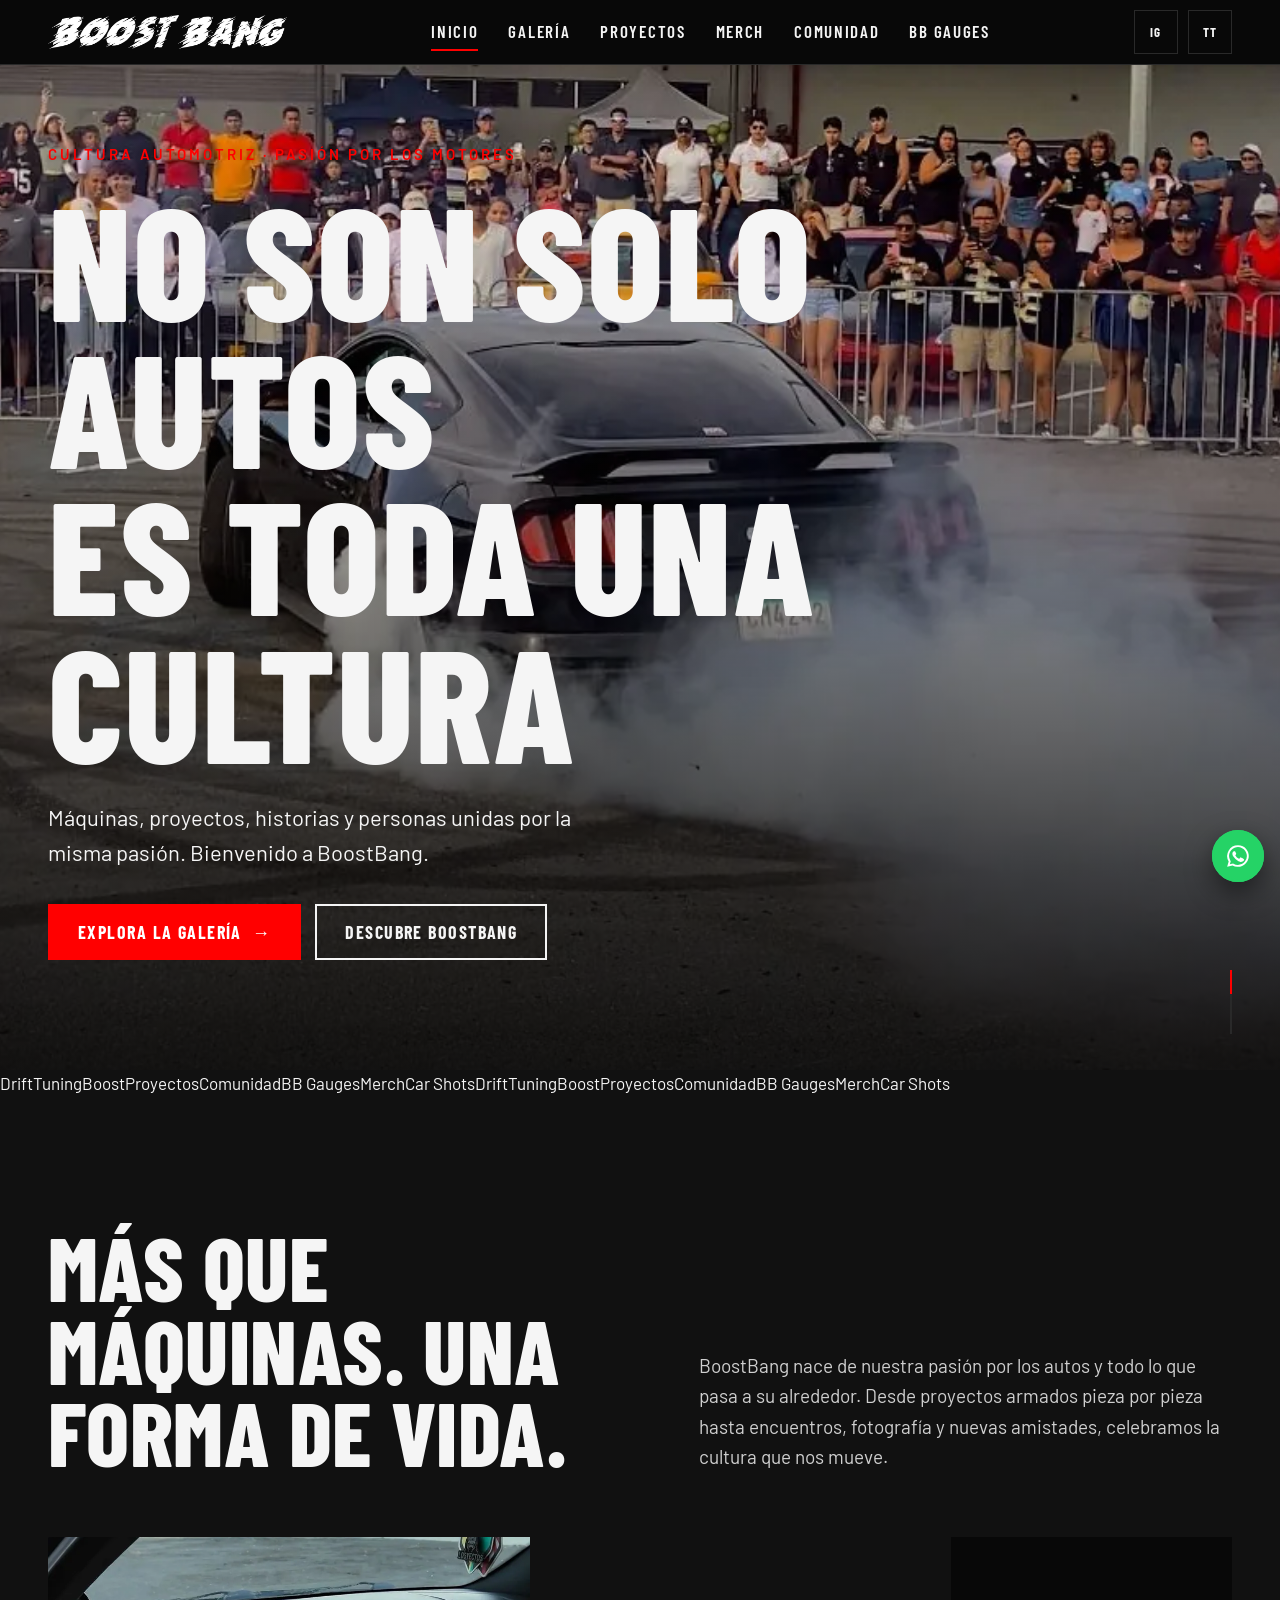
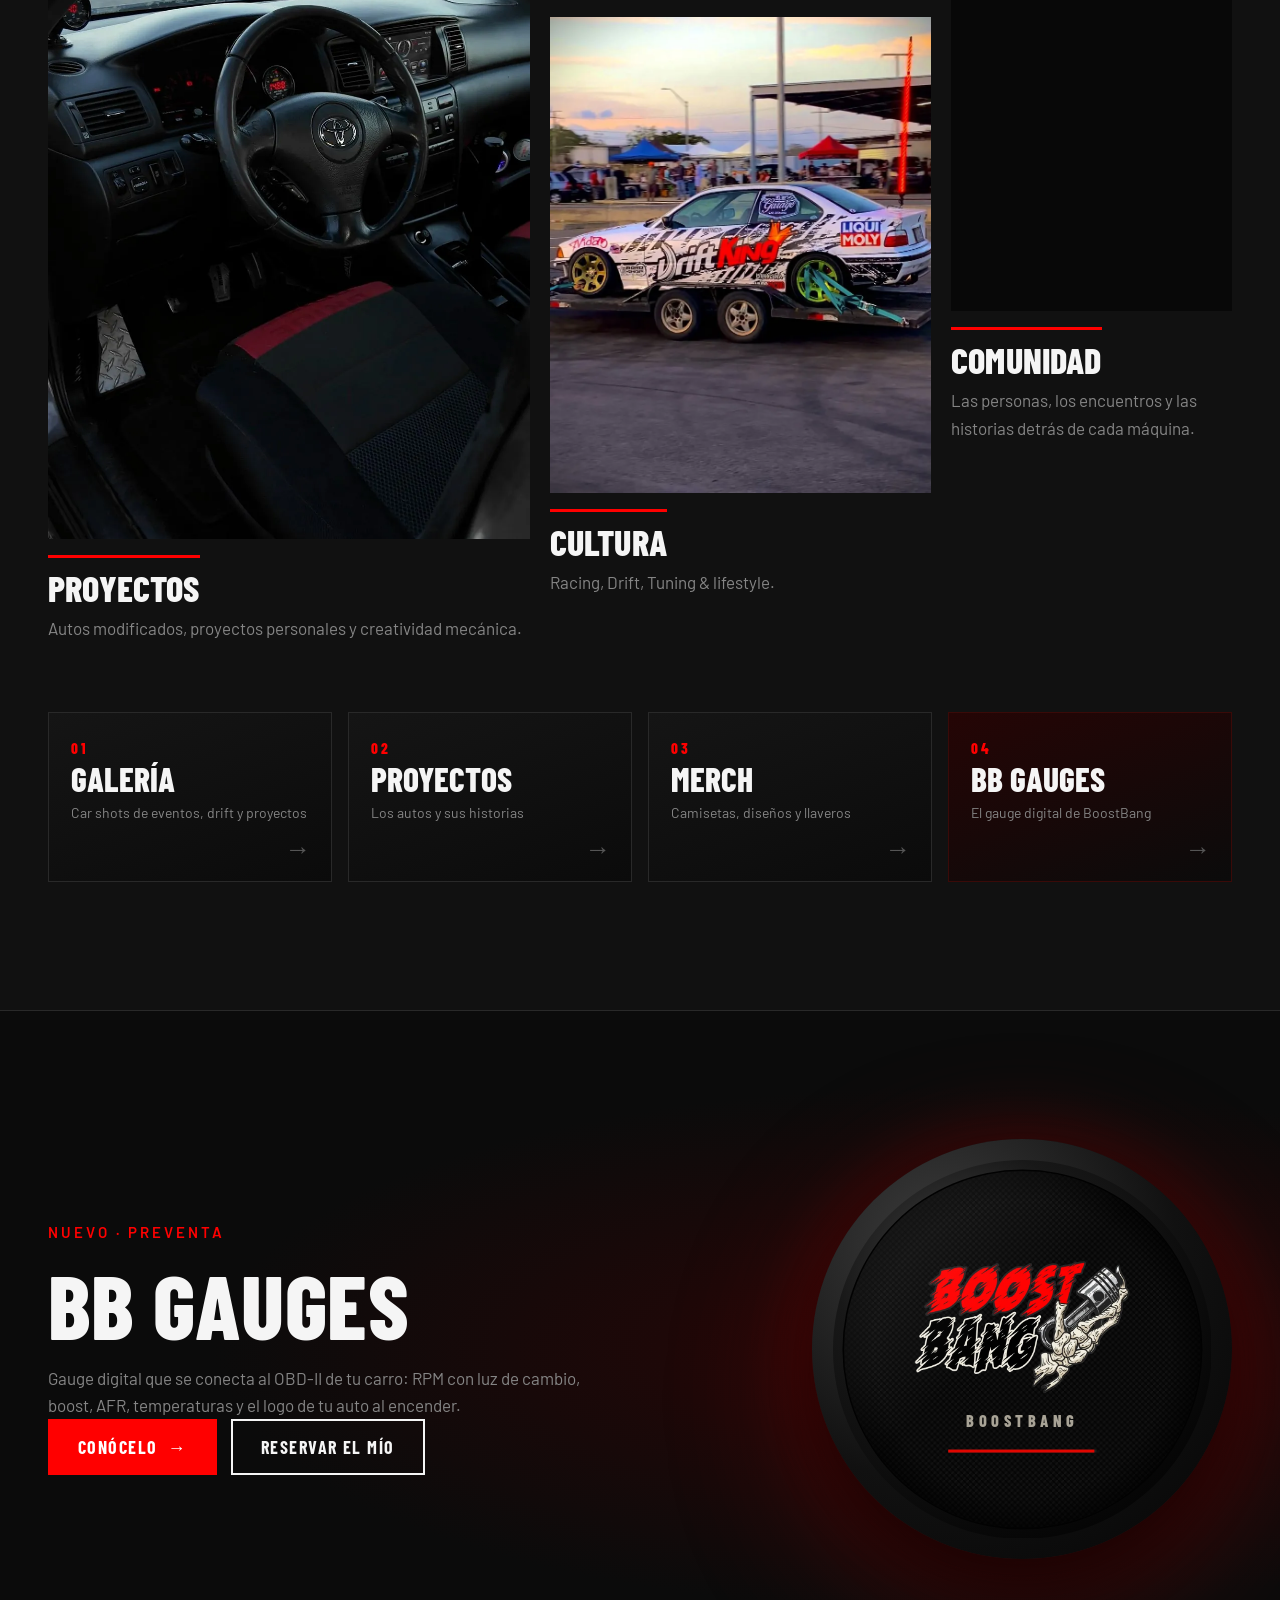
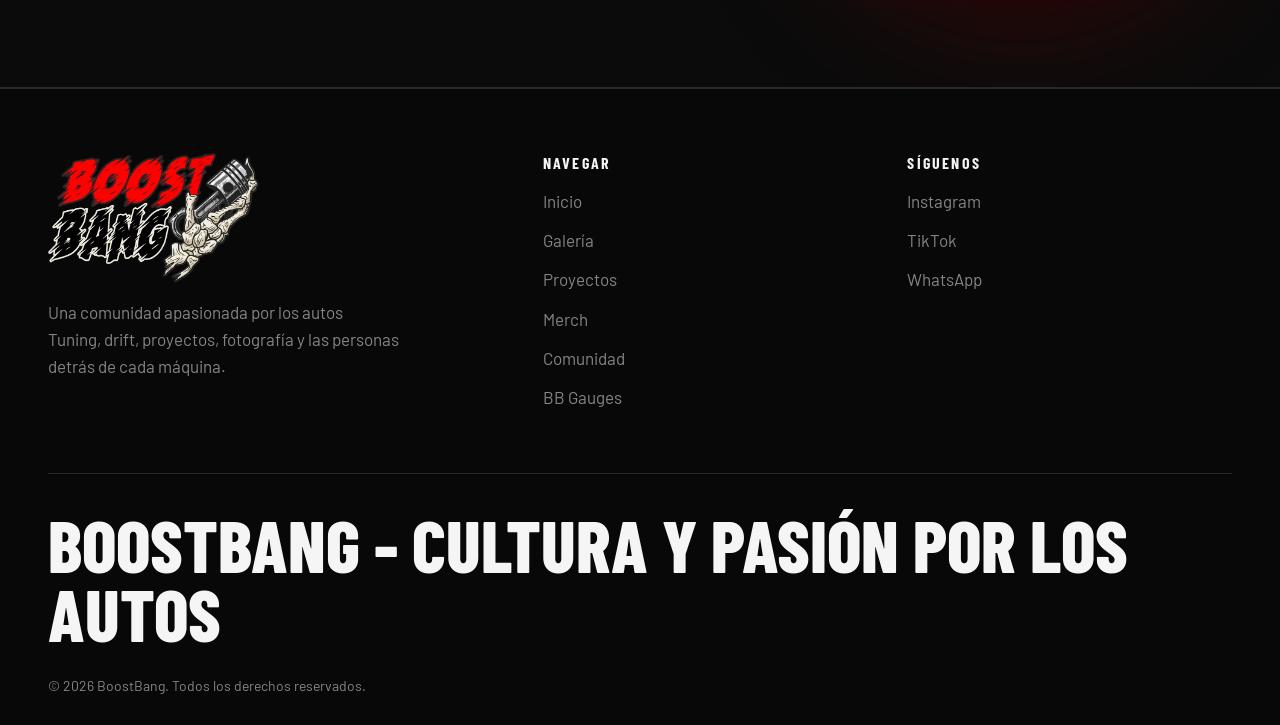
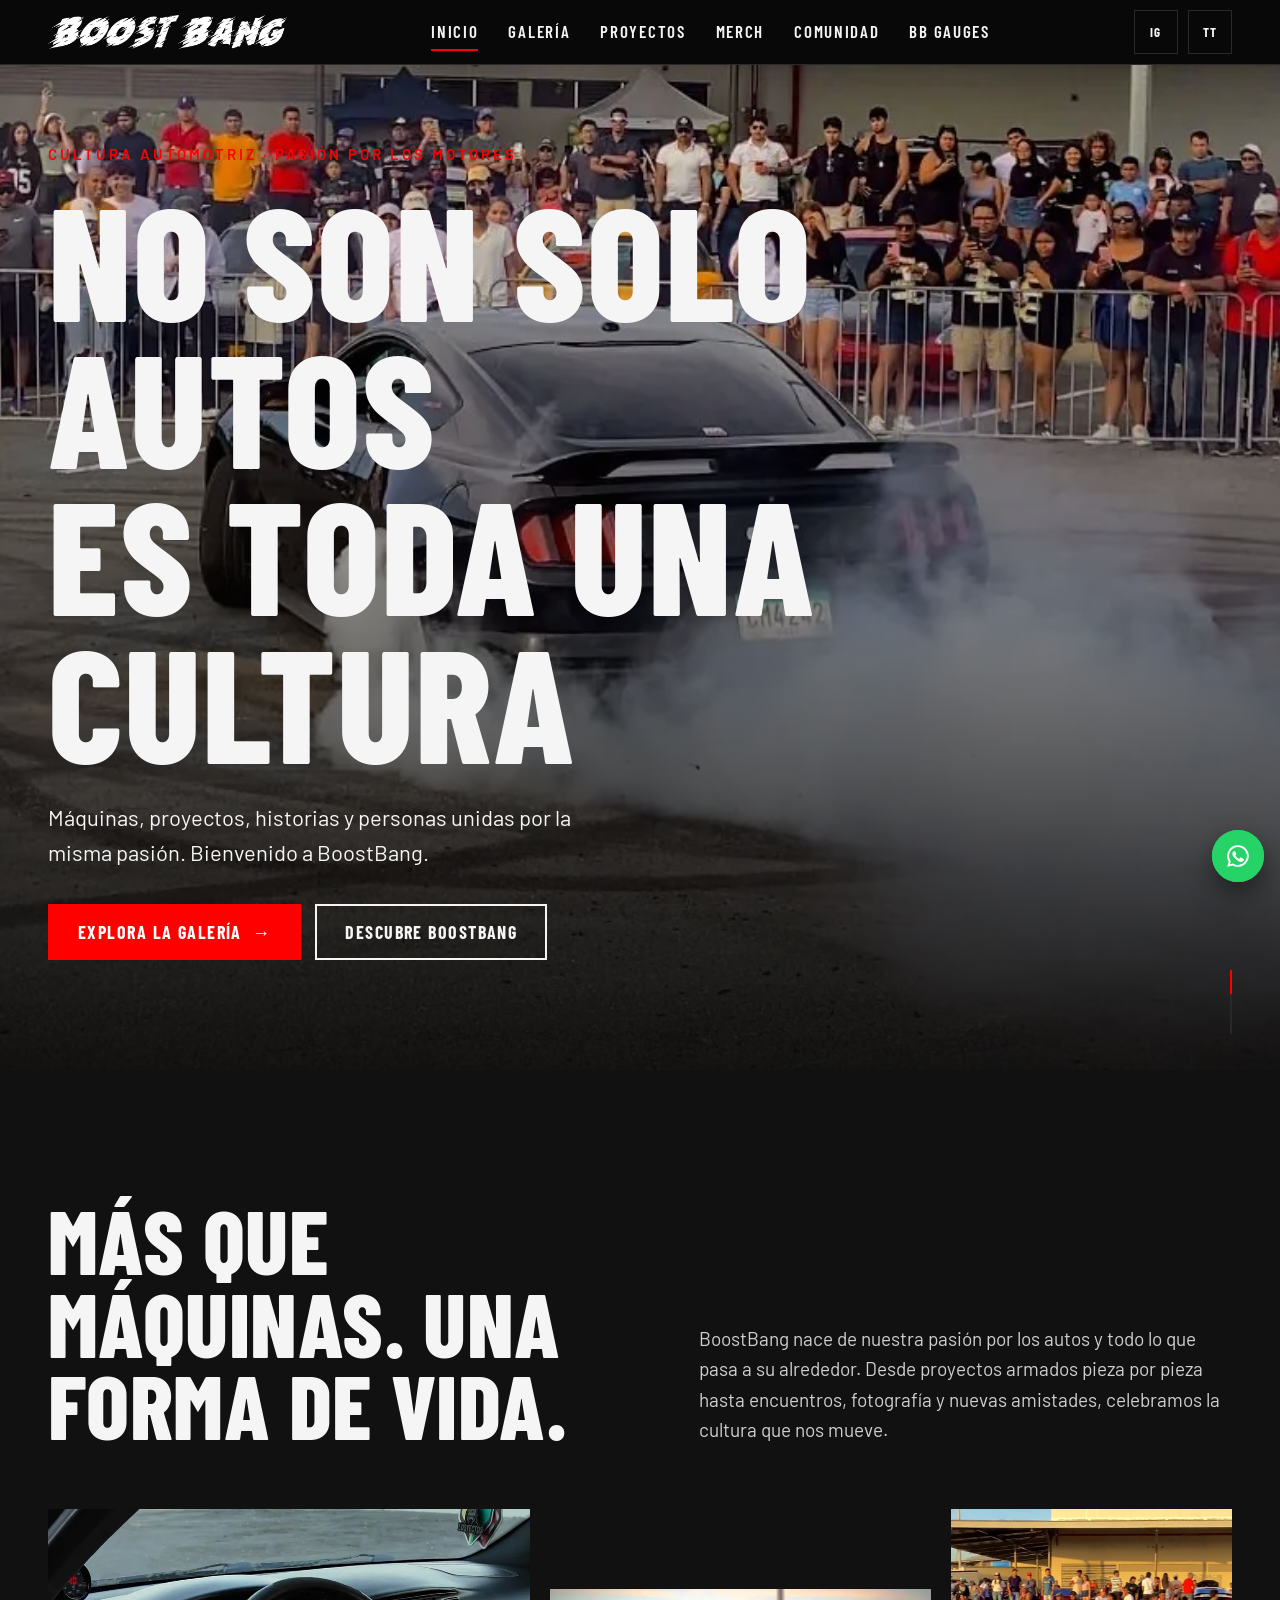
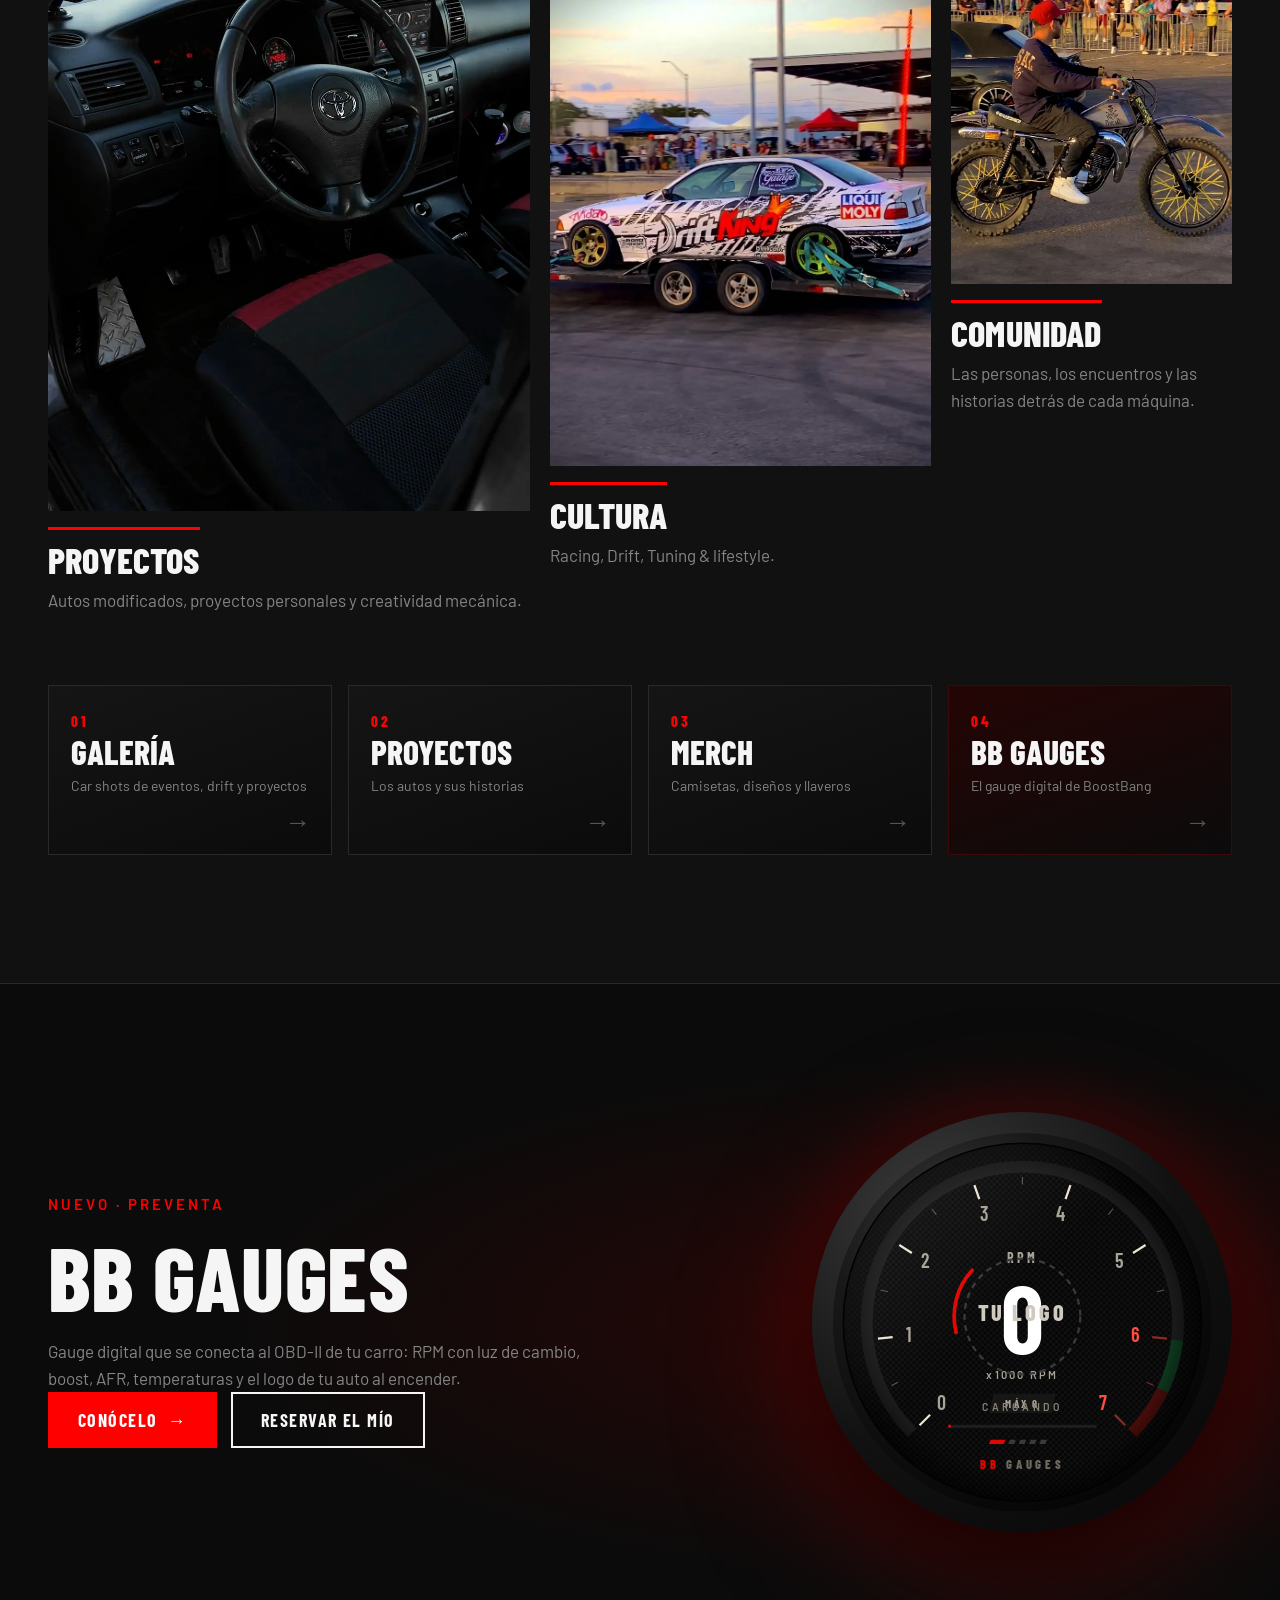
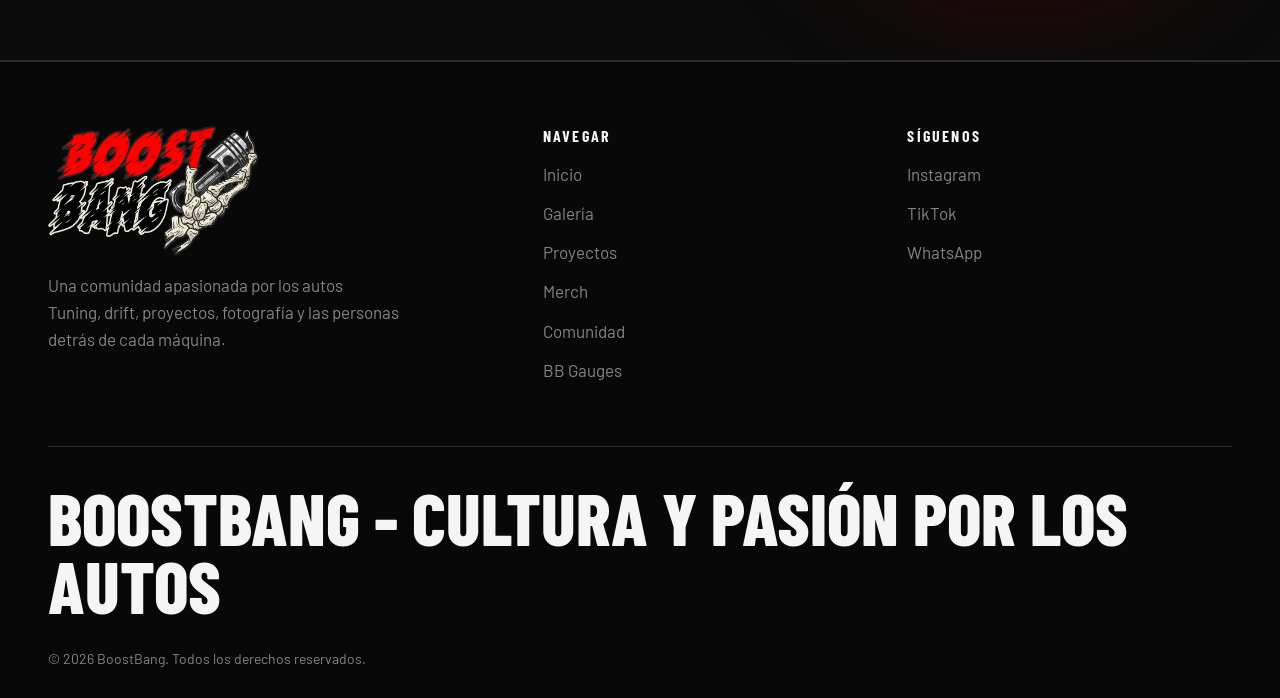
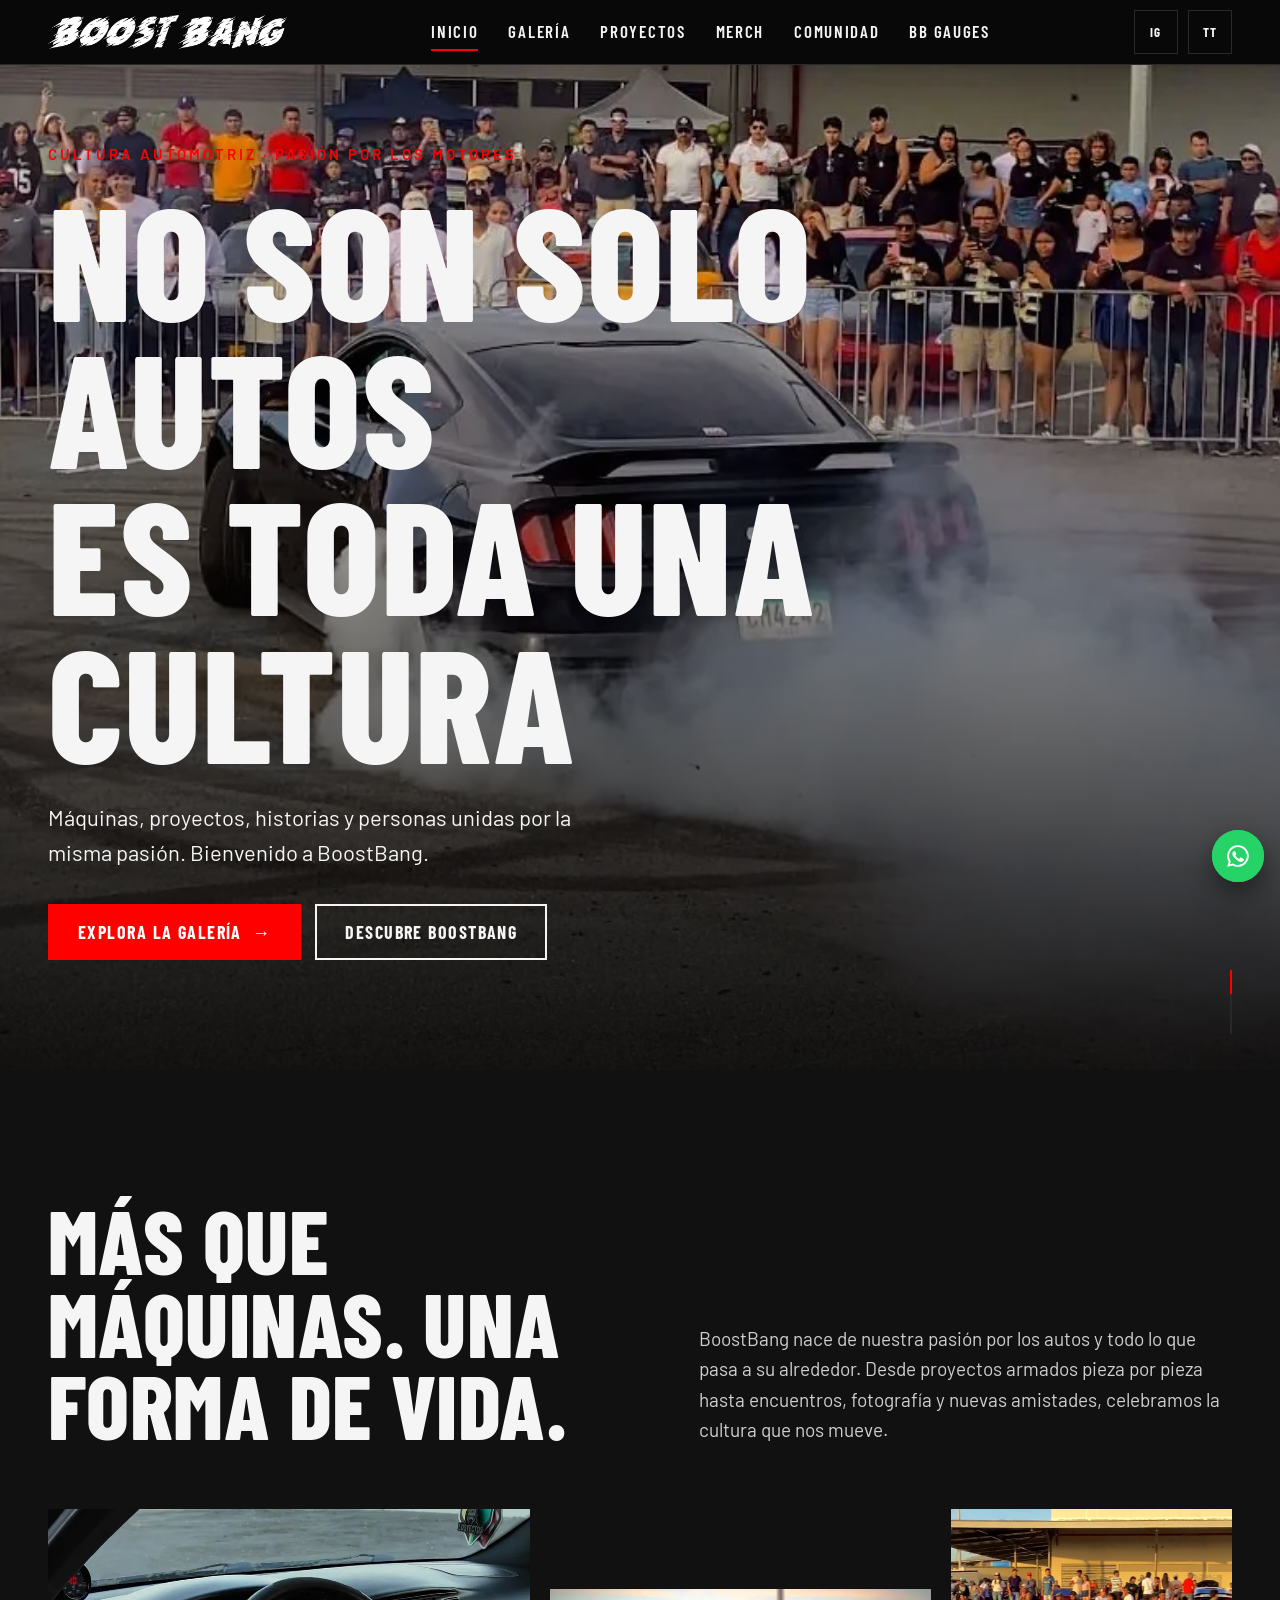
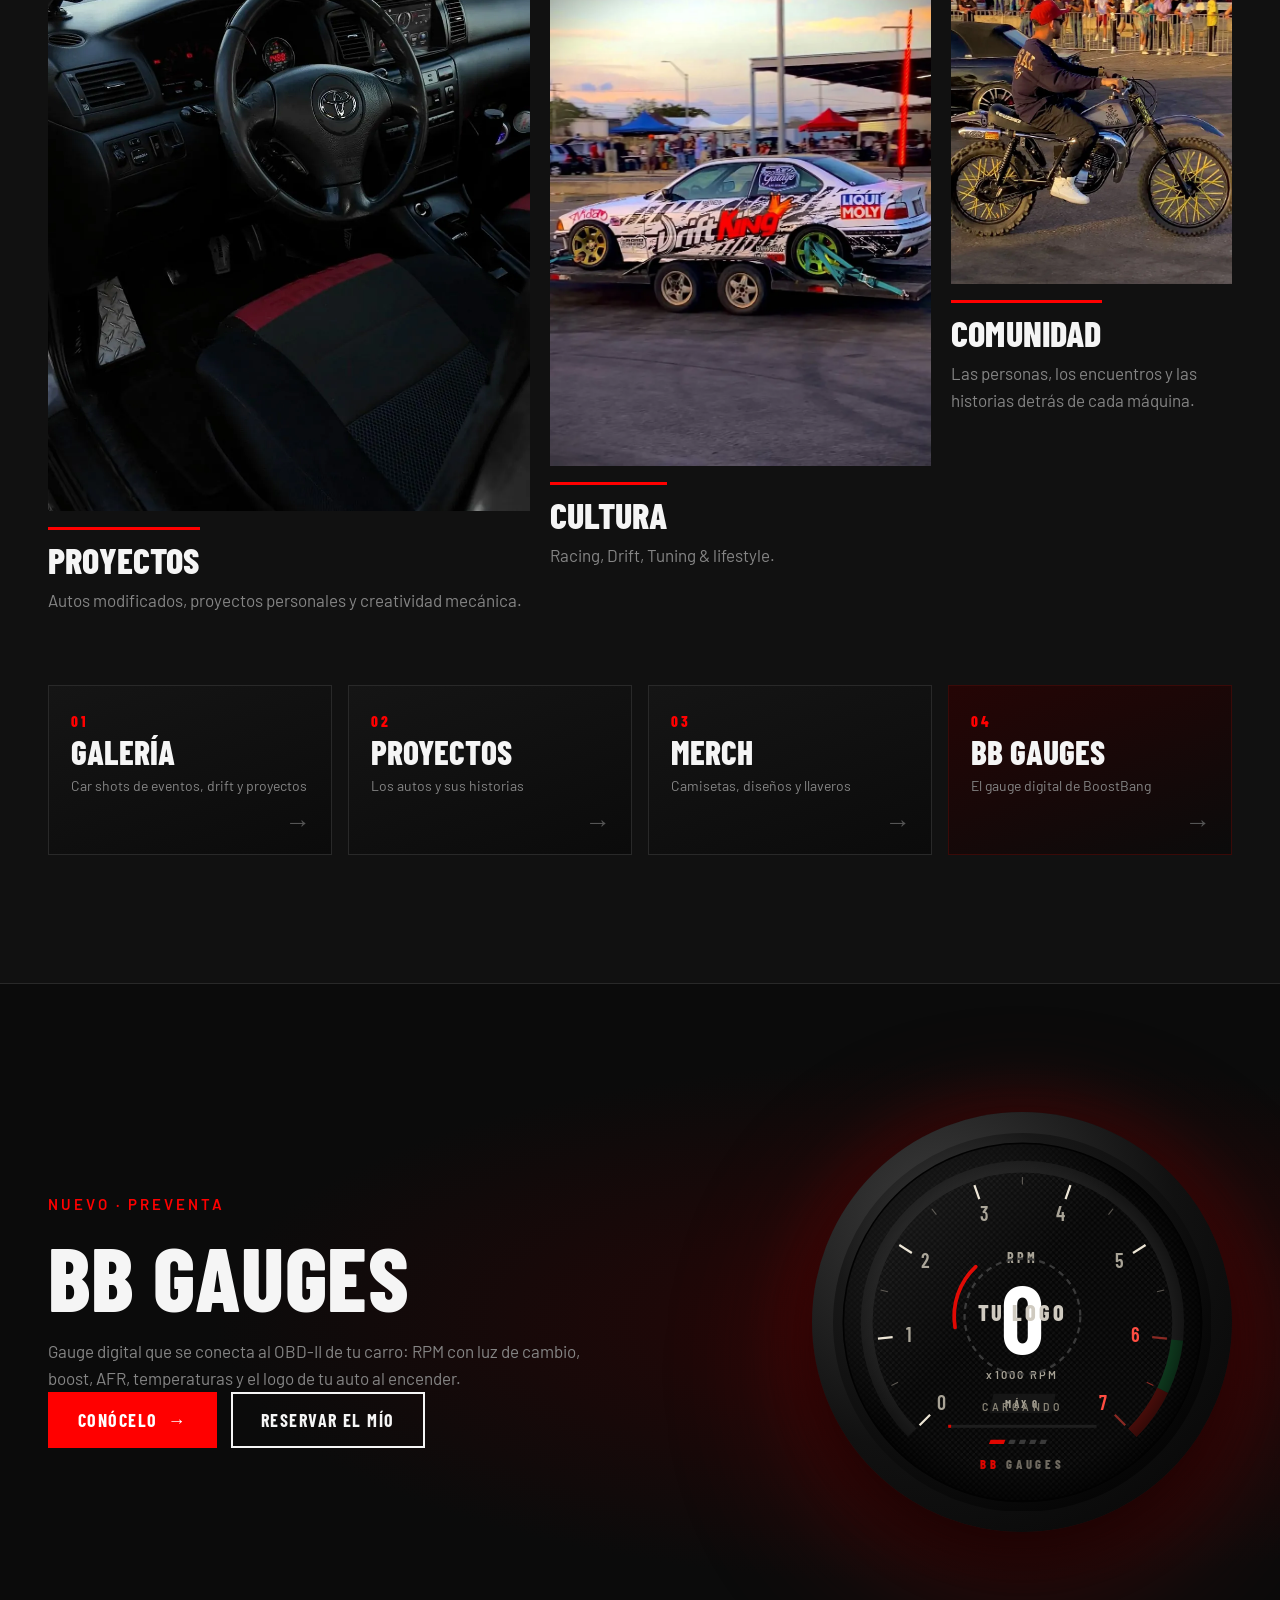
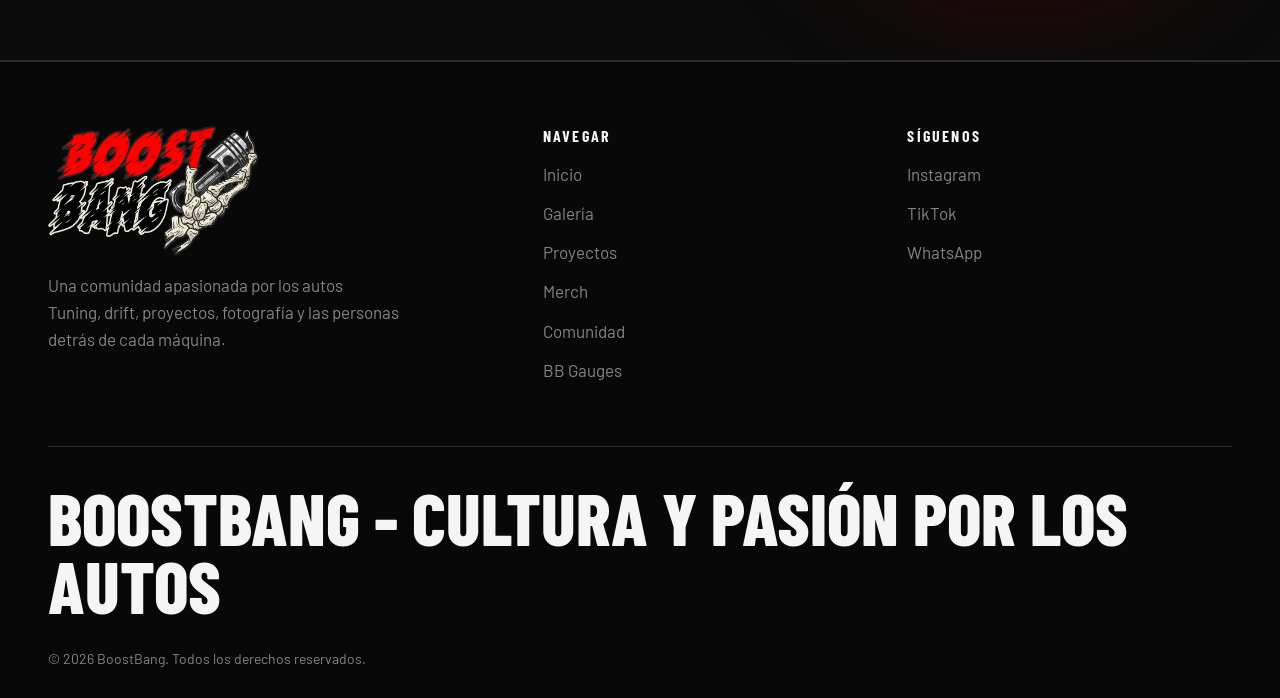
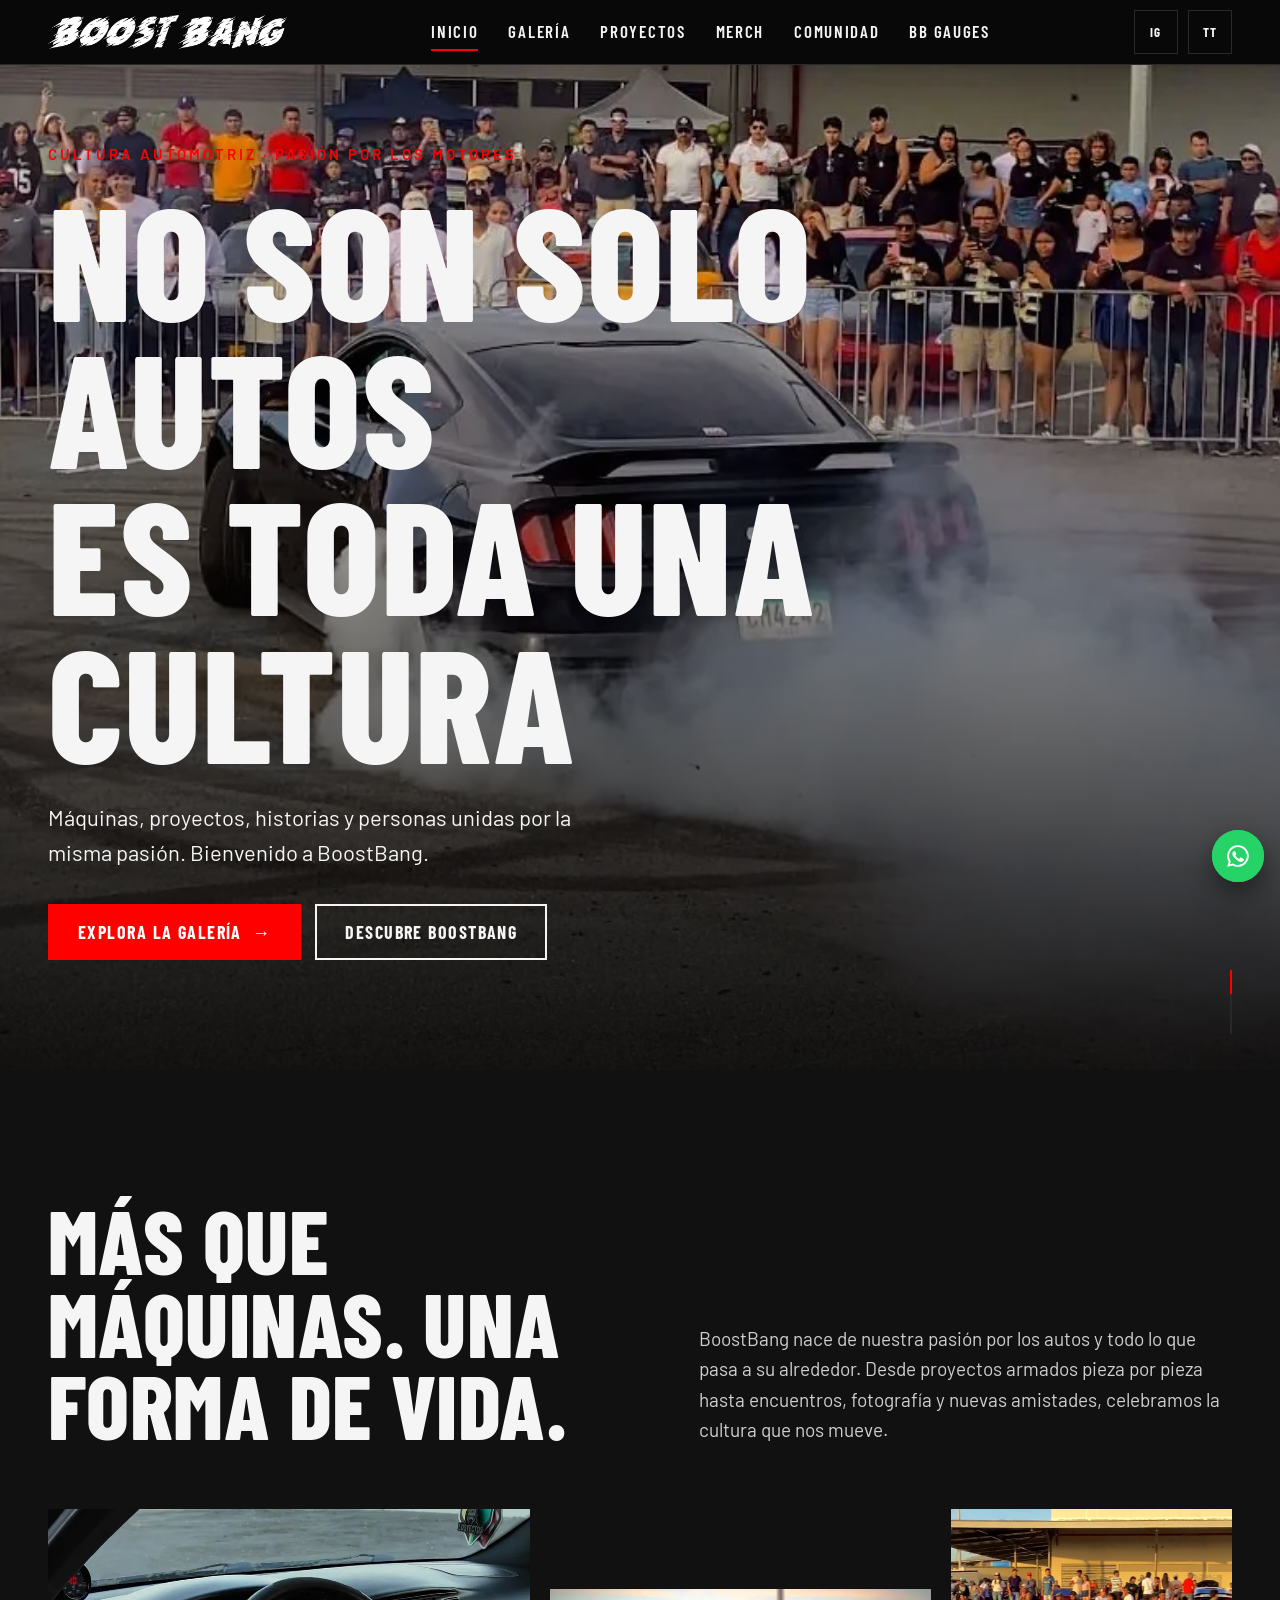
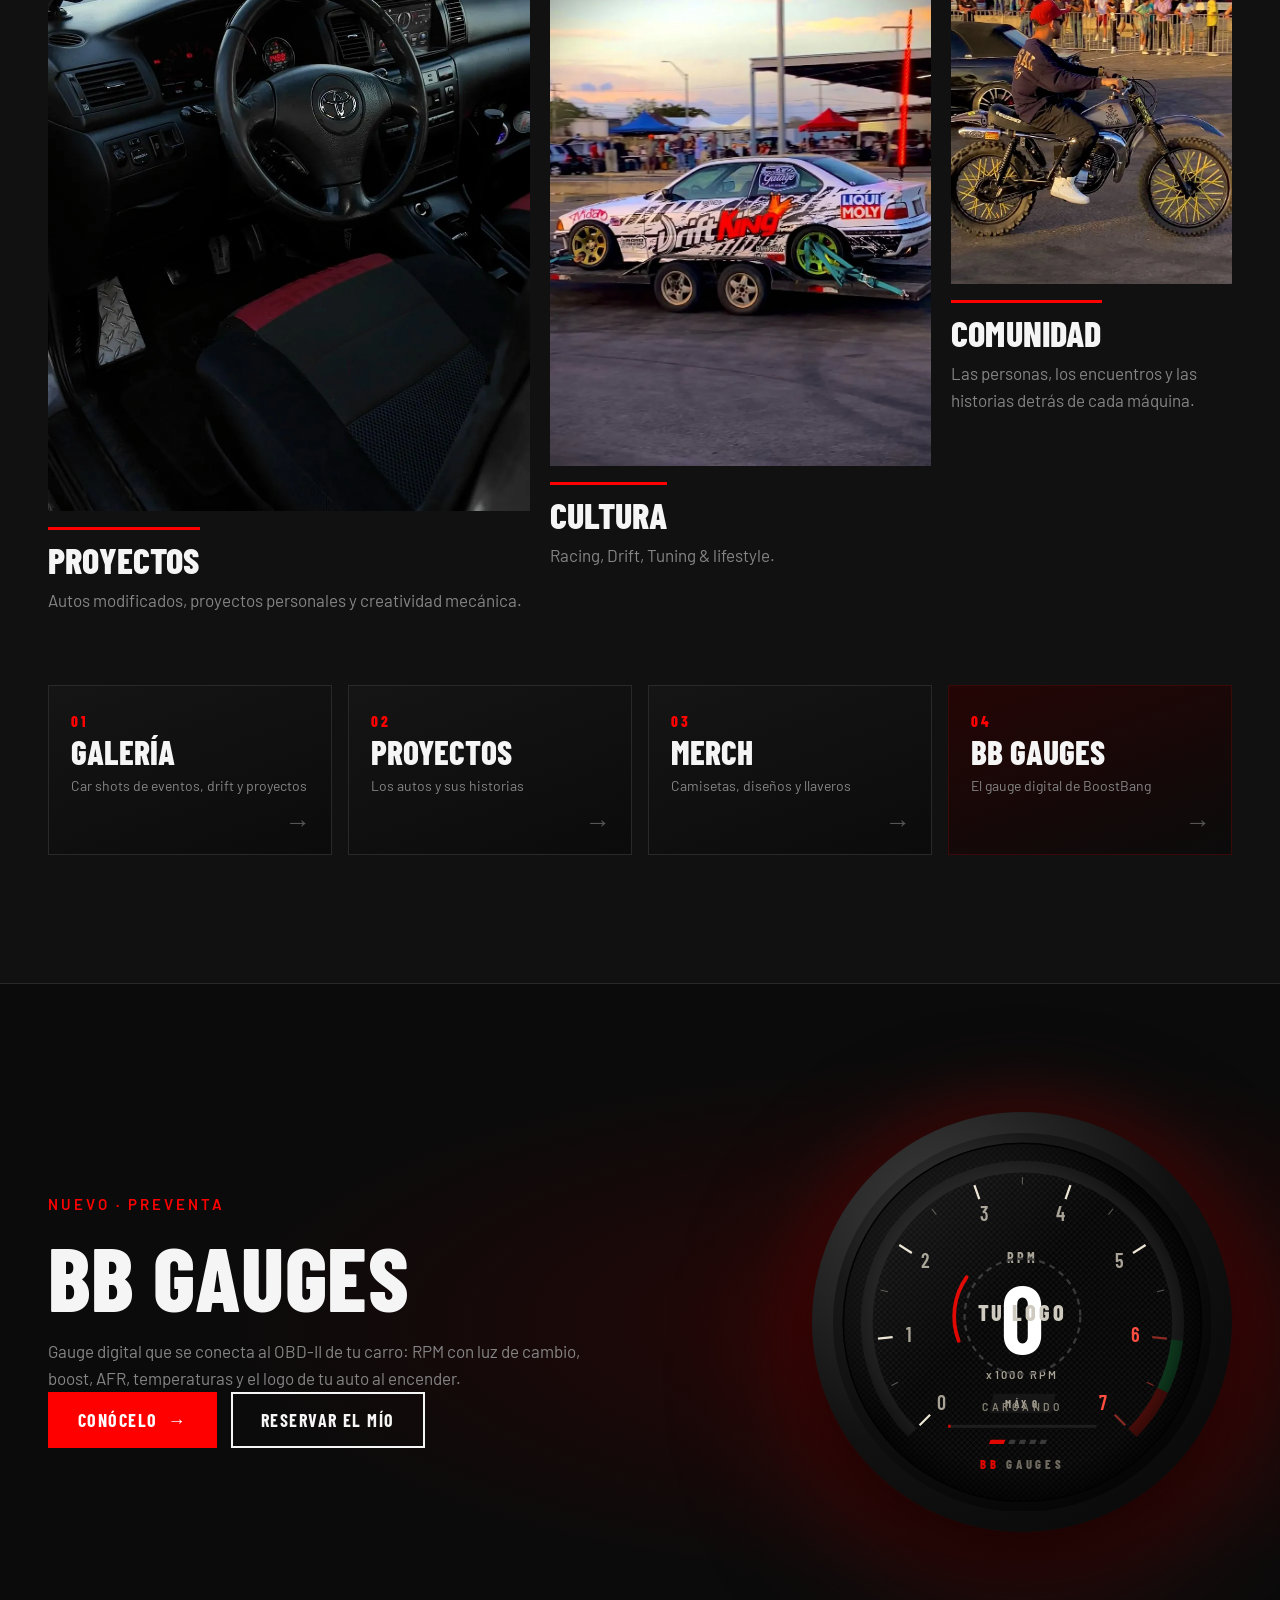
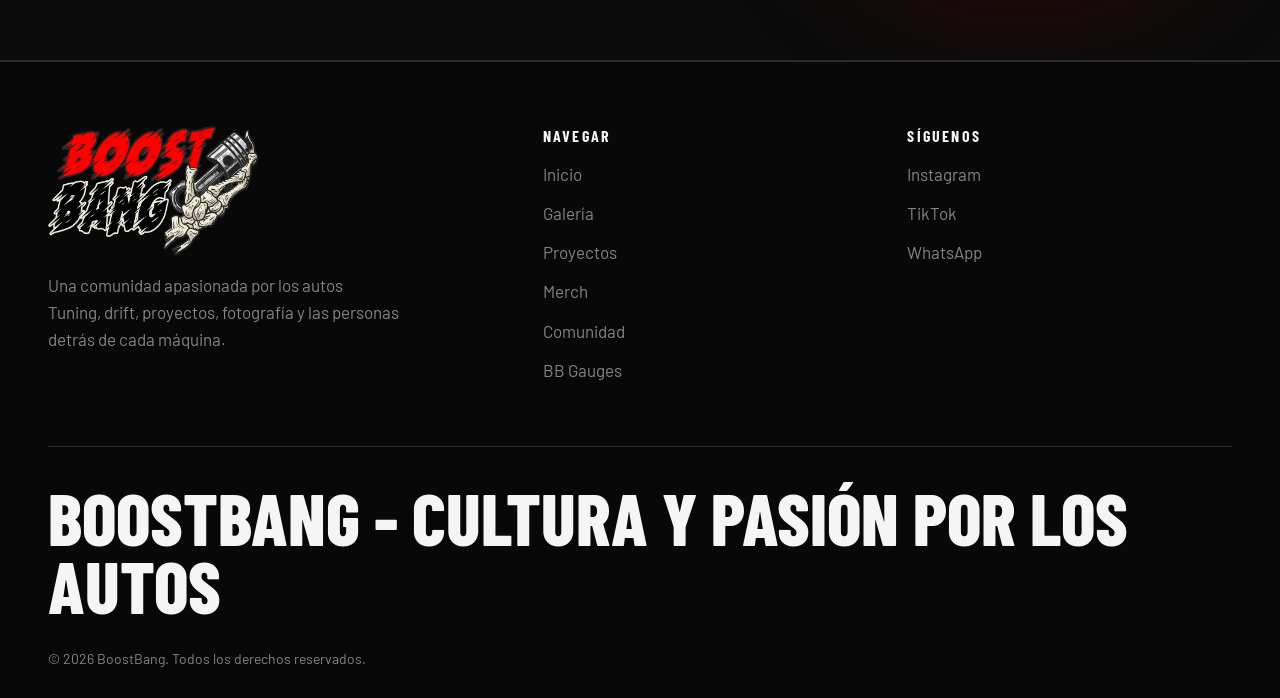
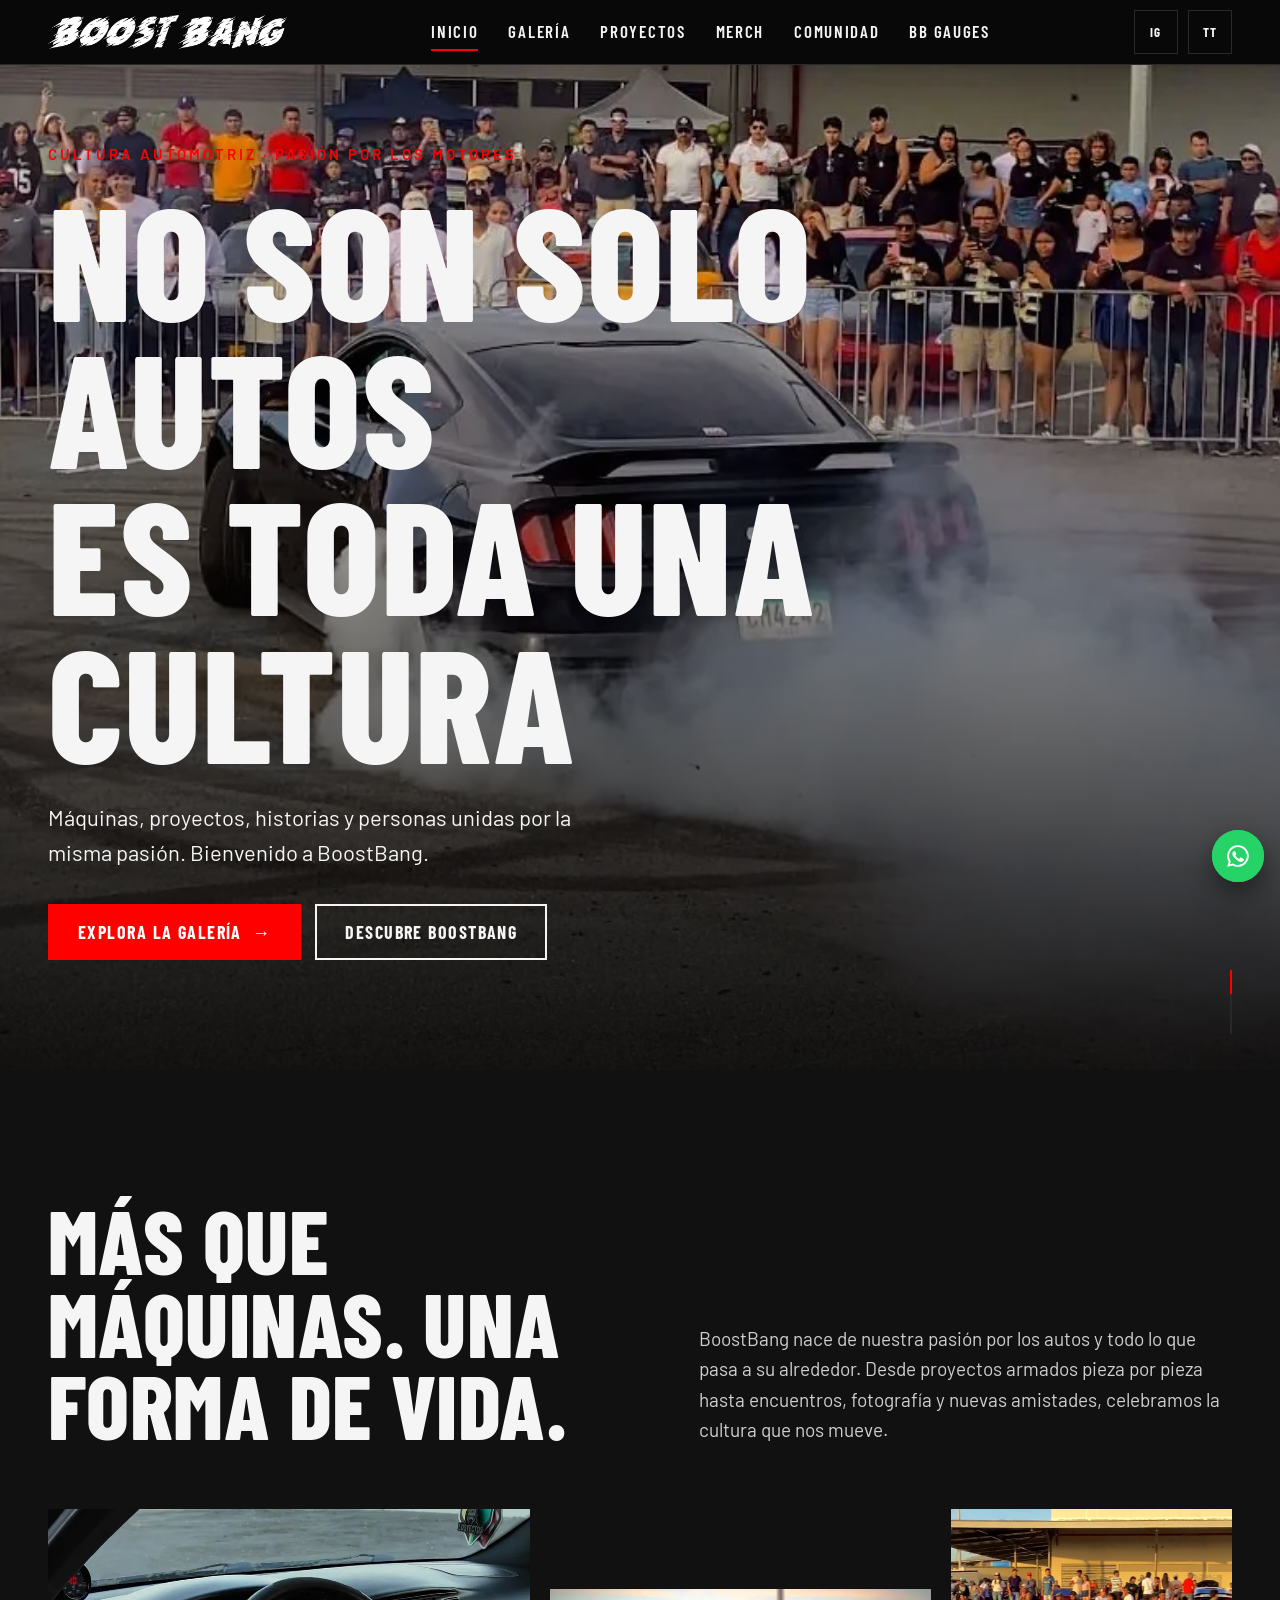
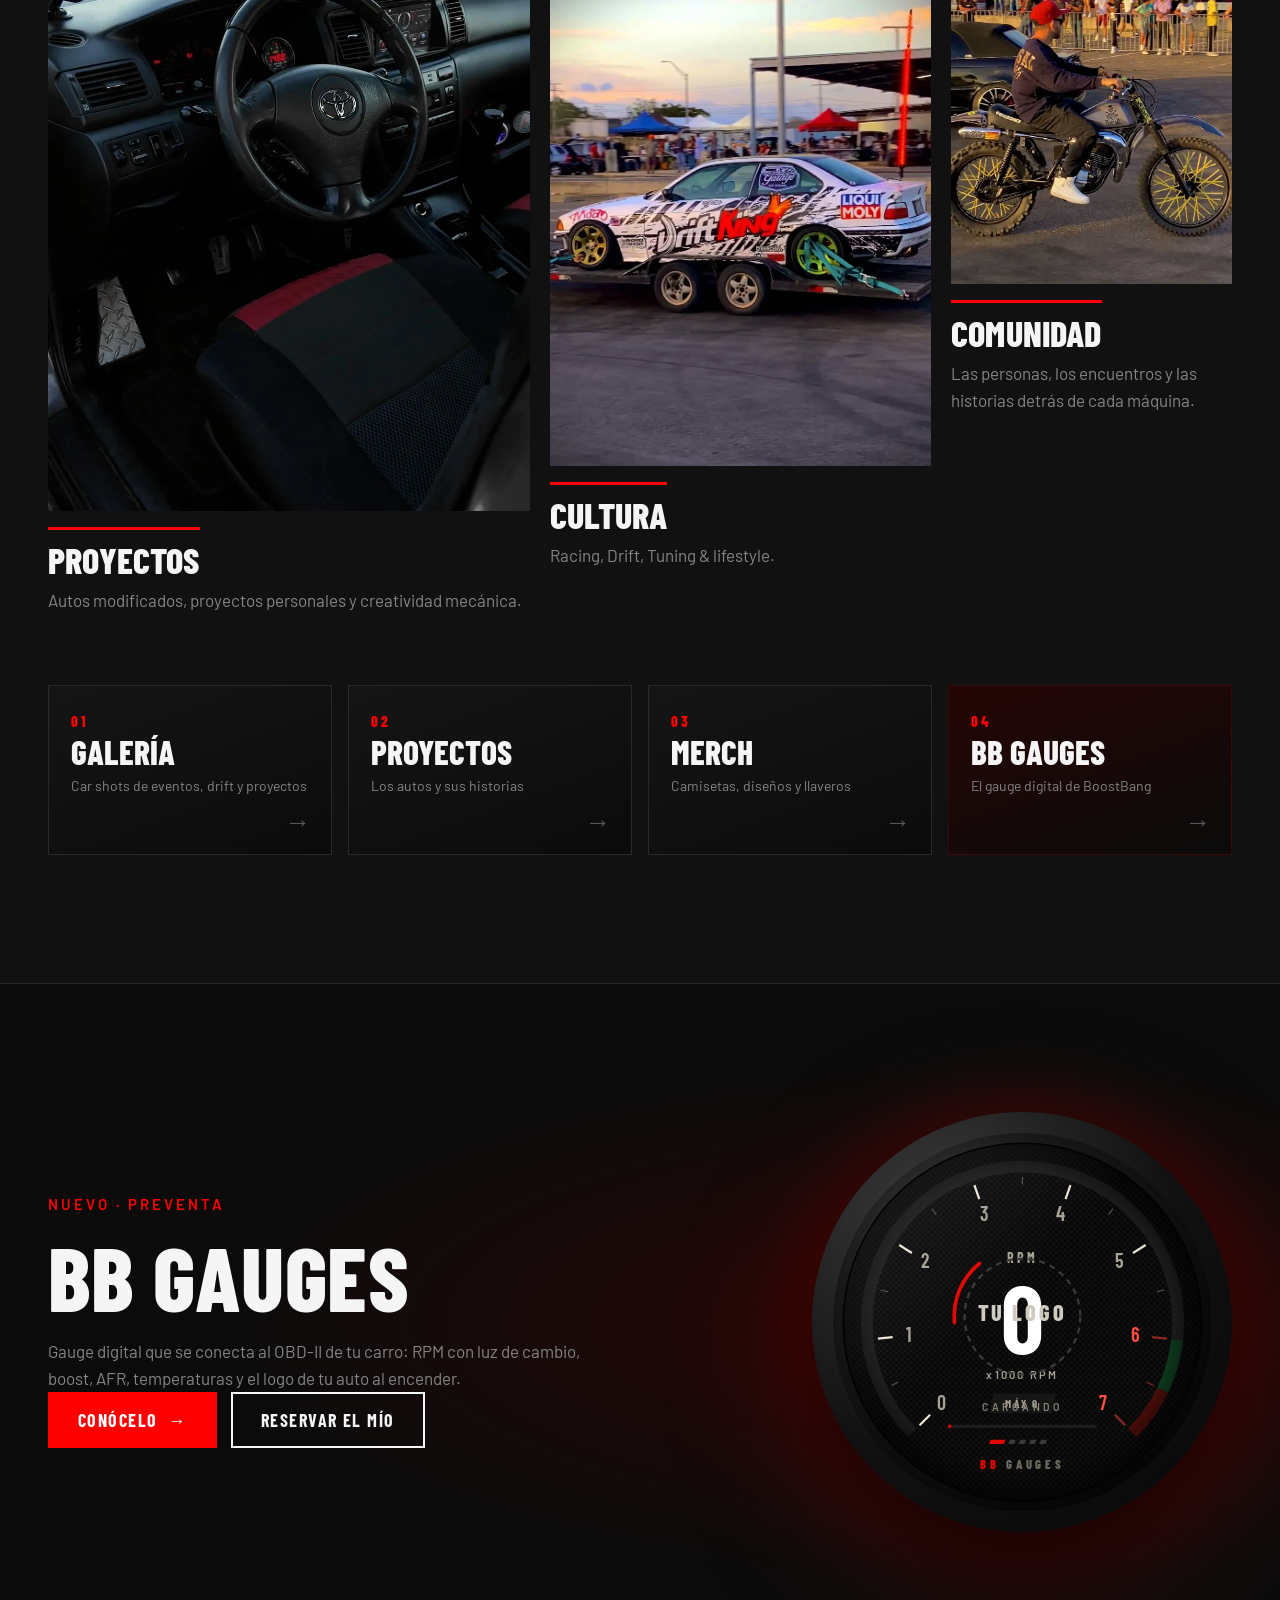
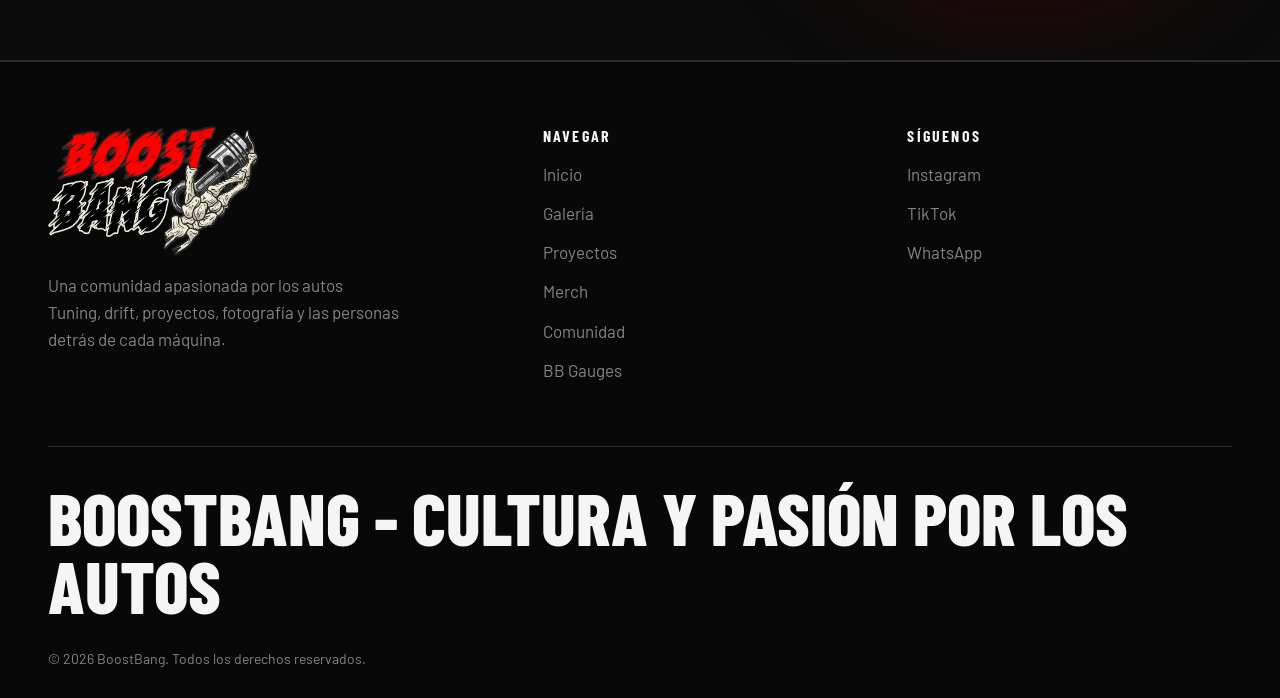
